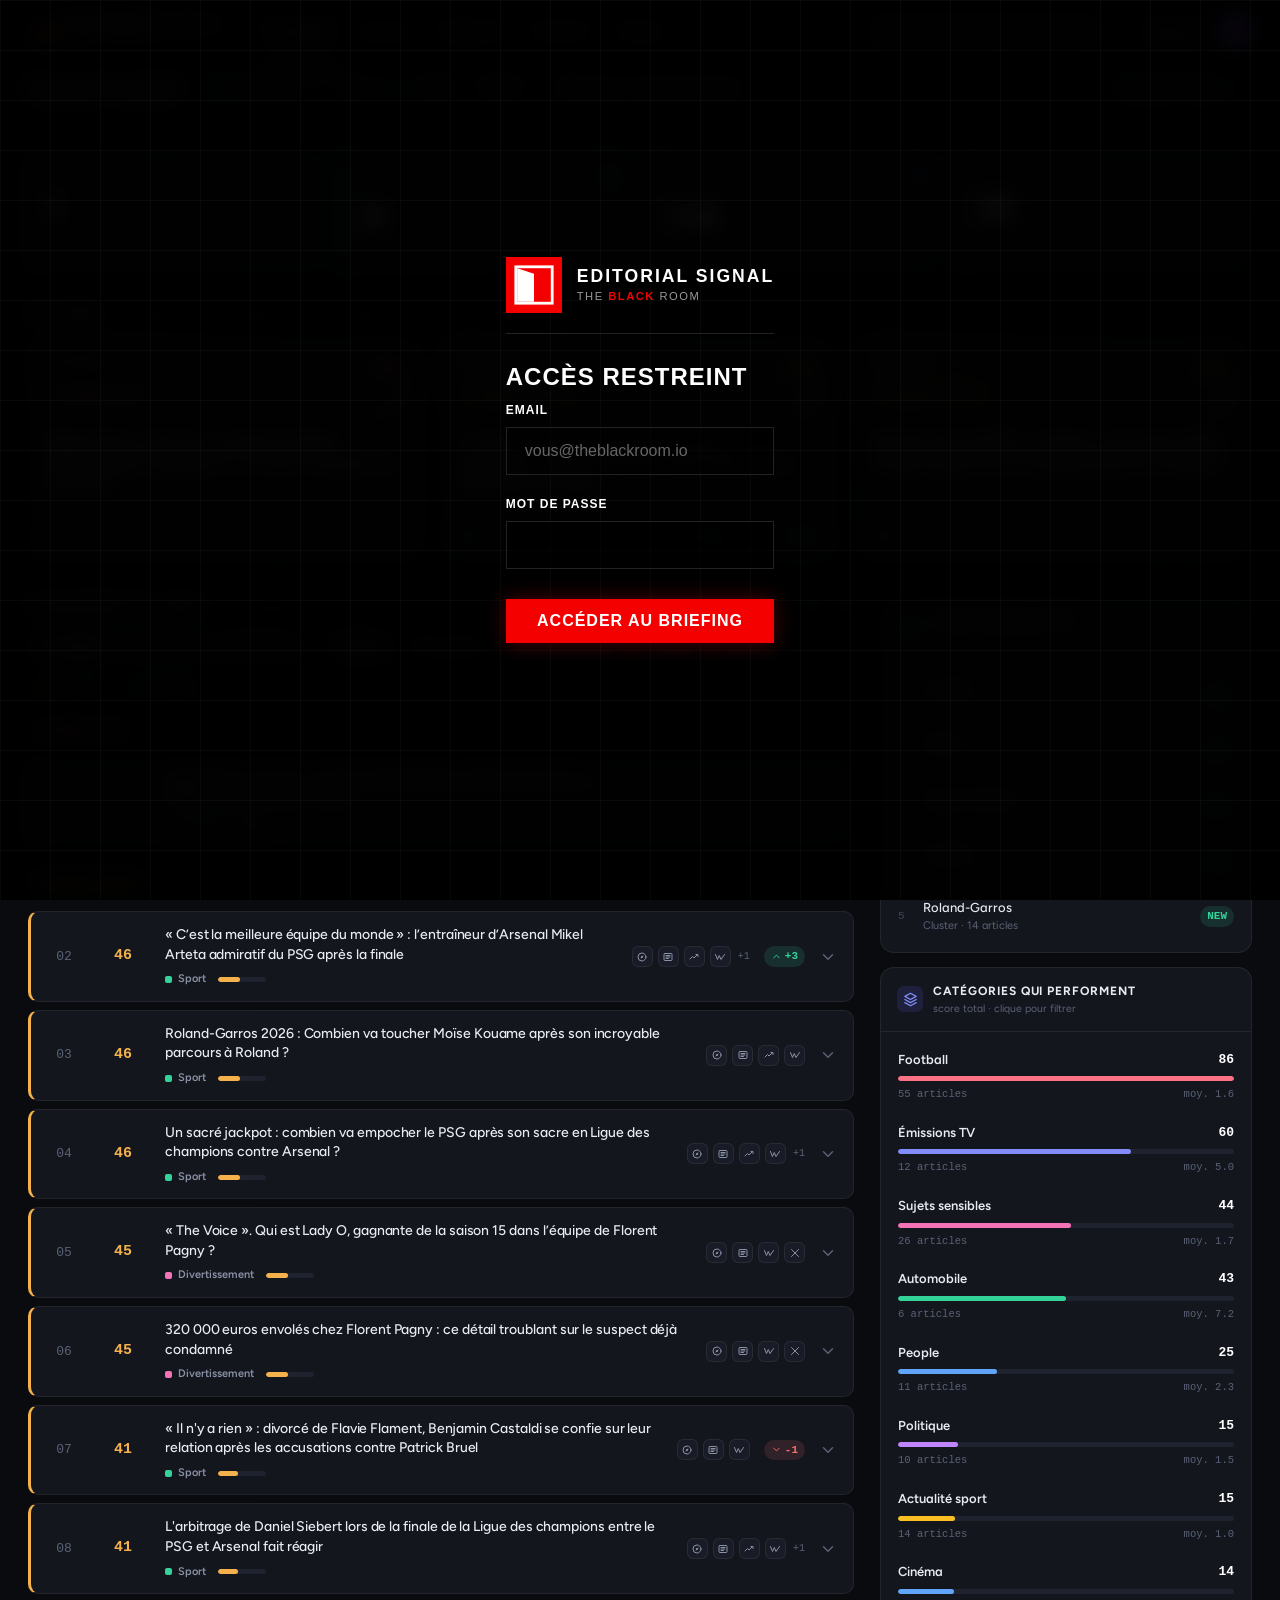
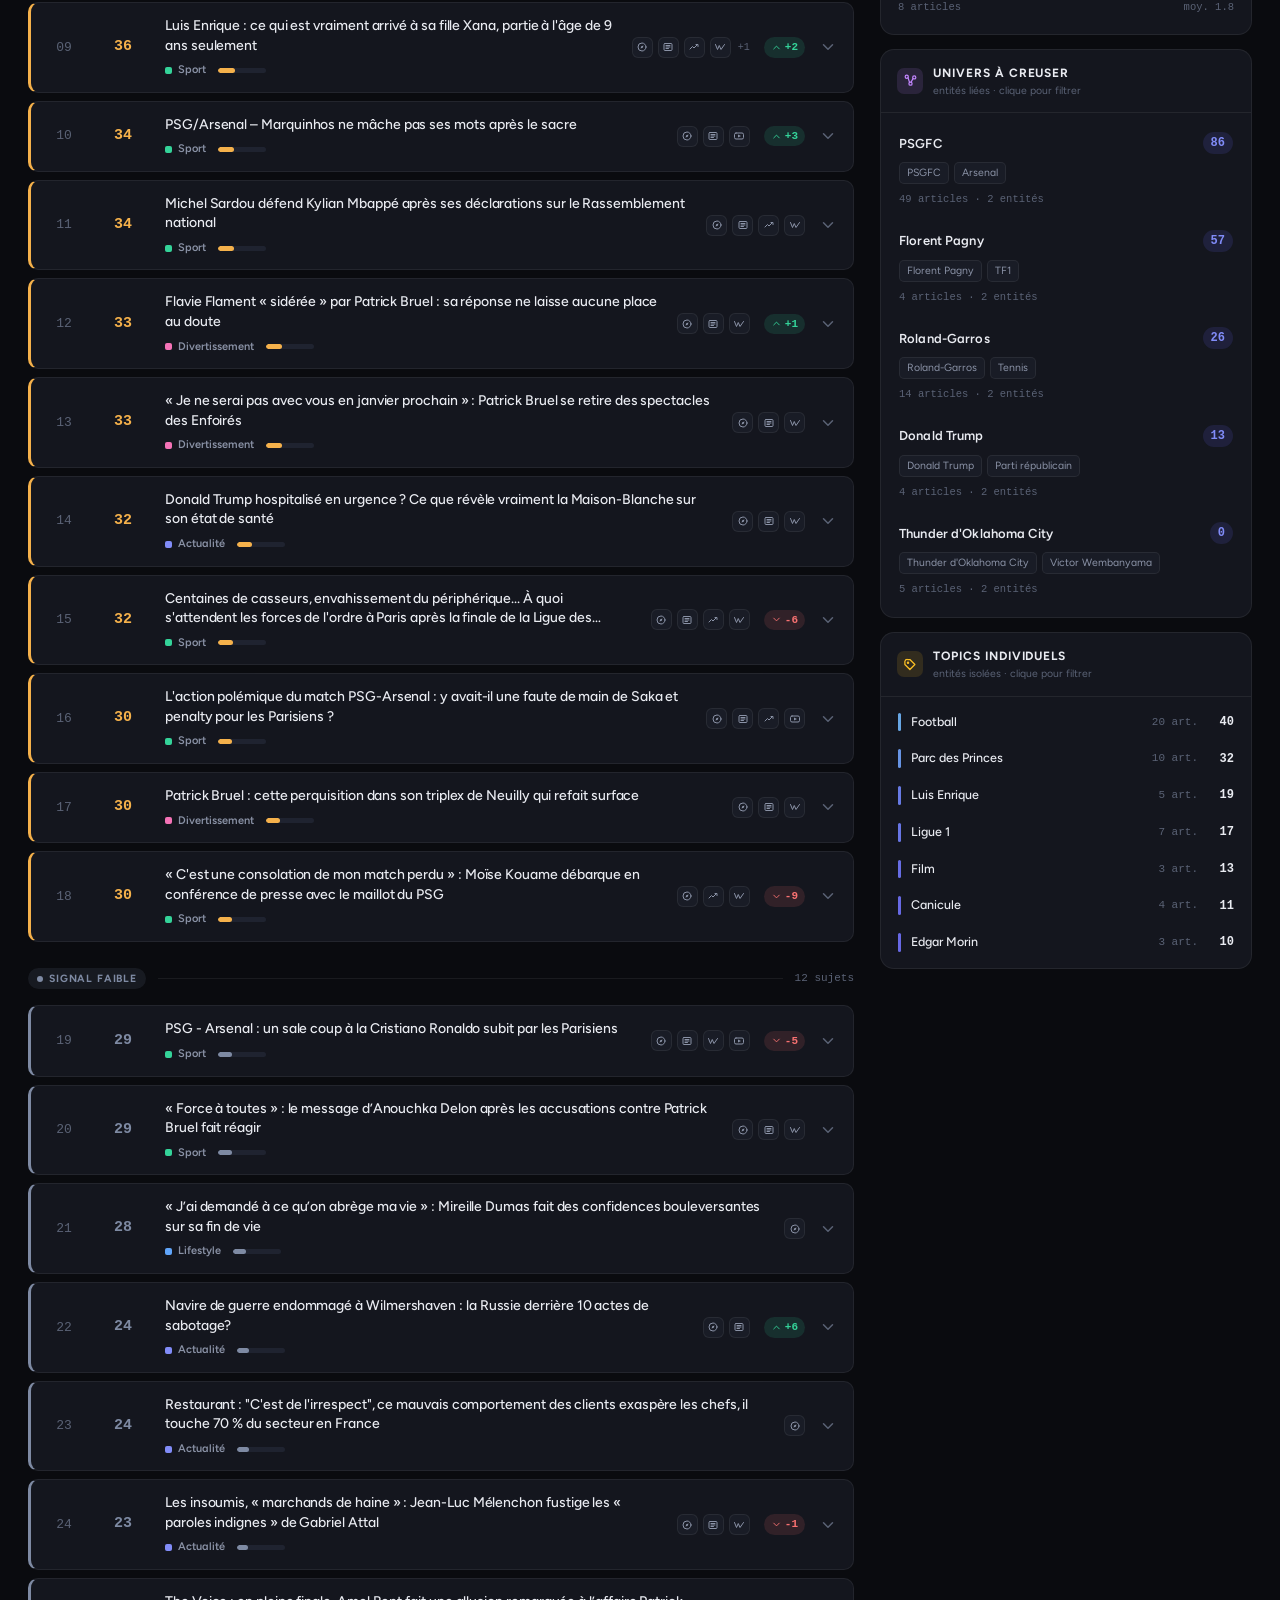
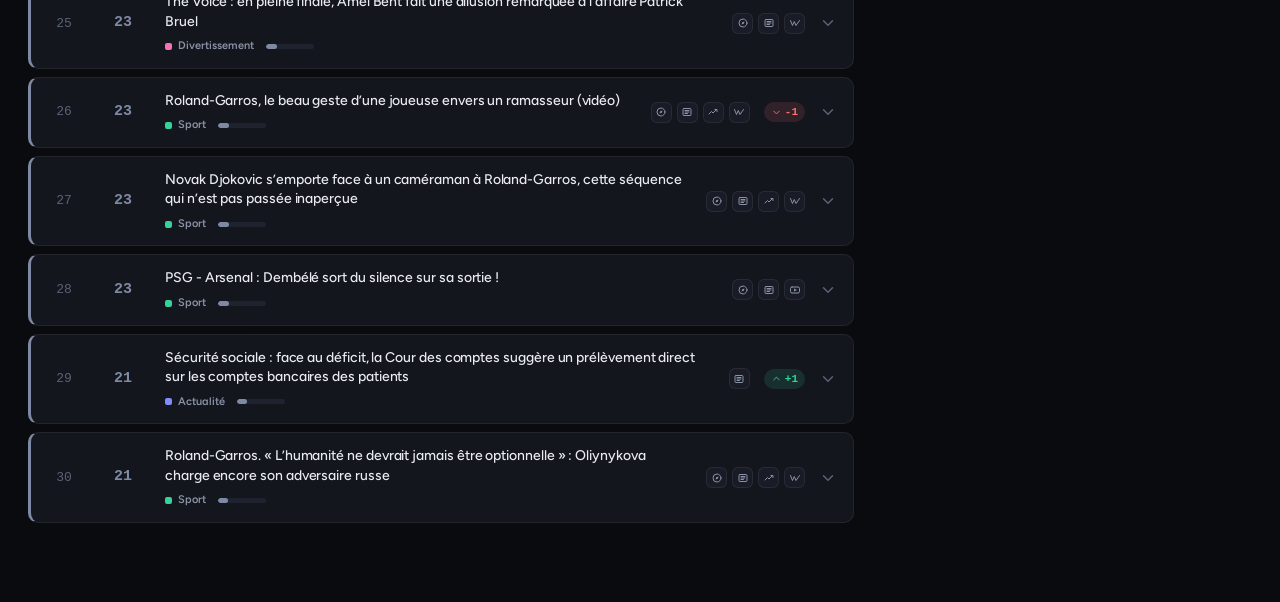
==== index.html @ 3f747bfb "fix(brand): logo Editorial Signal aussi sur index.html (cockpit-pro) cockpit-pro.js rend sa propre t" ====
<!DOCTYPE html>
<html lang="fr">
  <head>
    <meta charset="UTF-8" />
    <meta name="viewport" content="width=device-width, initial-scale=1.0" />
    <title>Editorial Signal — Flux global · The Black Room</title>
    <meta name="description" content="Briefing éditorial du jour — The Black Room" />
    <meta name="theme-color" content="#0A0B0F" />
    <link rel="icon" type="image/svg+xml" href="assets/favicon.svg" />

    <link rel="preconnect" href="https://fonts.bunny.net" />
    <link
      href="https://fonts.bunny.net/css?family=figtree:400,500,600,700,800|jetbrains-mono:400,500,600,700&display=swap"
      rel="stylesheet"
    />

    <!-- Auth gate uses existing tokens for the cosmetic login -->
    <link rel="stylesheet" href="styles/tokens.css?v=tbr5" />
    <link rel="stylesheet" href="styles/base.css?v=tbr5" />
    <link rel="stylesheet" href="styles/components.css?v=tbr11" />
    <!-- Cockpit Pro stylesheet (design Claude Design) -->
    <link rel="stylesheet" href="styles/cockpit-pro.css?v=tbr1" />

    <!-- Anti-FOUC : si pas de session valide, lock l'HTML avant le rendu -->
    <script>
      (function () {
        try {
          var raw = localStorage.getItem("tbr-auth-session");
          var session = raw ? JSON.parse(raw) : null;
          if (!session || typeof session.expires !== "number" || Date.now() >= session.expires) {
            document.documentElement.classList.add("is-locked");
          }
        } catch (e) {
          document.documentElement.classList.add("is-locked");
        }
      })();
    </script>
  </head>
  <body>
    <!-- Auth modal (cosmetic gate, identique aux autres pages) -->
    <div class="auth-gate" data-auth-root hidden>
      <div class="auth-gate__backdrop"></div>
      <div class="auth-gate__panel" role="dialog" aria-modal="true" aria-labelledby="auth-title">
        <div class="auth-gate__brand">
          <img class="auth-gate__brand-logo" src="assets/logo-tbr.svg" alt="" />
          <div class="auth-gate__brand-text">
            <span class="auth-gate__brand-product">Editorial Signal</span>
            <span class="auth-gate__brand-tag">The <em>Black</em> Room</span>
          </div>
        </div>
        <h1 class="auth-gate__title" id="auth-title">Accès restreint</h1>
        <form class="auth-gate__form" data-auth-form>
          <label class="auth-gate__field">
            <span class="auth-gate__label">Email</span>
            <input
              class="auth-gate__input"
              type="email"
              name="email"
              required
              autocomplete="email"
              placeholder="vous@theblackroom.io"
            />
          </label>
          <label class="auth-gate__field">
            <span class="auth-gate__label">Mot de passe</span>
            <input class="auth-gate__input" type="password" name="password" required autocomplete="current-password" />
          </label>
          <p class="auth-gate__error" data-auth-error hidden></p>
          <button class="btn btn--primary auth-gate__submit" type="submit">Accéder au briefing</button>
        </form>
      </div>
    </div>

    <!-- Shell rendered dynamically by scripts/cockpit-pro.js -->
    <div id="cp-root"></div>

    <script type="module" src="scripts/auth.js?v=tbr5"></script>
    <script type="module" src="scripts/cockpit-pro.js?v=tbr2"></script>
  </body>
</html>
---- styles/tokens.css ----
/* ===================================================================
   Editorial Signal × The Black Room
   Tokens de design — palette, typographie, espacements, animations.

   Source de vérité : https://theblackroom.io/ressources/DESIGN_SYSTEM.md
   =================================================================== */

:root {
  /* ── Couleurs principales ── */
  --primary-color: #F50000;
  --primary-hover: #CC0000;

  /* ── Statuts / accents néon ── */
  --success-color:  #00FF00;
  --warning-color:  #FFAA00;
  --info-color:     #00FFFF;
  --danger-color:   #F50000;
  --accent-magenta: #FF00FF;

  /* ── Backgrounds (sombre → moins sombre) ── */
  --bg-color:    #000000;
  --card-bg:     #0A0A0A;
  --summary-bg:  #0D0D0D;
  --header-bg:   #111111;

  /* ── Textes ── */
  --text-primary:   #FFFFFF;
  --text-secondary: #999999;
  --text-tertiary:  #666666;

  /* ── Bordures ── */
  --border-color:  #222222;
  --border-hover:  #333333;
  --border-strong: #444444;

  /* ── Ombres ── */
  --shadow:    0 4px 24px rgba(0, 0, 0, 0.4);
  --shadow-lg: 0 8px 40px rgba(0, 0, 0, 0.6);
  --glow-primary:        0 0 20px rgba(245, 0, 0, 0.3);
  --glow-primary-strong: 0 0 30px rgba(245, 0, 0, 0.5);

  /* ── Grille de fond ── */
  --grid-color: rgba(255, 255, 255, 0.05);

  /* ── Aliases legacy pour ne pas casser les classes JS ── */
  --bg-1:        var(--bg-color);
  --surface-1:   var(--card-bg);
  --surface-2:   var(--summary-bg);
  --surface-3:   var(--header-bg);
  --surface-4:   #1A1A1A;
  --border:      var(--border-color);
  --accent:      var(--primary-color);
  --accent-soft: rgba(245, 0, 0, 0.15);
  --accent-tint: rgba(245, 0, 0, 0.08);
  --success:     var(--success-color);
  --success-tint: rgba(0, 255, 0, 0.10);
  --warning:     var(--warning-color);
  --warning-tint: rgba(255, 170, 0, 0.10);
  --danger:      var(--danger-color);
  --danger-tint: rgba(245, 0, 0, 0.10);
  --text-1: var(--text-primary);
  --text-2: #BFBFBF;
  --text-3: var(--text-secondary);
  --text-4: var(--text-tertiary);
  --text-5: #444;
  --border-glow: rgba(245, 0, 0, 0.4);

  /* ── Typographie ── */
  --font-display: "Funnel Display", "Inter", -apple-system, BlinkMacSystemFont, sans-serif;
  --font-body:    "DM Sans", -apple-system, BlinkMacSystemFont, "Segoe UI", sans-serif;
  --font-mono:    "DM Sans", ui-monospace, "SF Mono", Menlo, monospace;
  /* Aliases legacy */
  --font-serif: var(--font-display);
  --font-sans:  var(--font-body);

  /* Hiérarchie typographique TBR */
  --fs-h1: 3.5rem;
  --fs-h2: 2rem;
  --fs-h3: 1.5rem;
  --fs-tab: 1.1rem;
  --fs-base: 1rem;
  --fs-sm: 0.875rem;
  --fs-xs: 0.75rem;

  /* Aliases legacy (fluid scale, conservés pour transition) */
  --text-xs: 0.75rem;
  --text-sm: 0.875rem;
  --text-base: 1rem;
  --text-md: 1.125rem;
  --text-lg: 1.5rem;
  --text-xl: 2rem;
  --text-2xl: 2.5rem;
  --text-3xl: 3rem;
  --text-display: 3.5rem;

  --leading-tight: 1.1;
  --leading-snug: 1.25;
  --leading-normal: 1.5;
  --leading-loose: 1.6;

  --tracking-tight: 0;
  --tracking-snug: 0;
  --tracking-wide: 1px;
  --tracking-mega: 1px;

  /* ── Espacement (multiples de 5px) ── */
  --space-xs:  5px;
  --space-sm:  10px;
  --space-md:  15px;
  --space-lg:  20px;
  --space-xl:  25px;
  --space-2xl: 30px;
  --space-3xl: 40px;
  --space-4xl: 60px;
  /* Aliases legacy */
  --space-1: 5px;
  --space-2: 10px;
  --space-3: 15px;
  --space-4: 20px;
  --space-5: 25px;
  --space-6: 30px;
  --space-7: 40px;
  --space-8: 60px;
  --space-9: 80px;
  --space-10: 100px;

  /* ── Radius (sharp edges partout) ── */
  --radius-xs:   0;
  --radius-sm:   0;
  --radius-md:   0;
  --radius-lg:   0;
  --radius-xl:   0;
  --radius-pill: 0;

  /* ── Durées + easings ── */
  --duration-fast:   150ms;
  --duration-normal: 300ms;
  --duration-slow:   500ms;
  --ease-out-expo: cubic-bezier(0.16, 1, 0.3, 1);
  --ease-in-out:   ease;

  /* ── Layout ── */
  --shell-header-h: 80px;
  --content-max: 1200px;
  --content-pad-x: 20px;

  /* Aliases shadow legacy */
  --shadow-1: var(--shadow);
  --shadow-2: var(--shadow-lg);
  --shadow-glow: var(--glow-primary);
}
---- styles/base.css ----
/* ===================================================================
   Base — reset, typographie, shell header, boutons.
   Conforme au design system The Black Room.
   =================================================================== */

*,
*::before,
*::after {
  box-sizing: border-box;
}

html,
body {
  margin: 0;
  padding: 0;
}

html {
  background: var(--bg-color);
  color: var(--text-primary);
  font-family: var(--font-body);
  font-size: 16px;
  -webkit-font-smoothing: antialiased;
  -moz-osx-font-smoothing: grayscale;
  text-rendering: optimizeLegibility;
}

body {
  min-height: 100vh;
  font-size: var(--fs-base);
  font-weight: 400;
  line-height: var(--leading-loose);
  color: var(--text-primary);

  /* Grille de fond TBR — overlay 50×50 */
  background-color: var(--bg-color);
  background-image:
    linear-gradient(var(--grid-color) 1px, transparent 1px),
    linear-gradient(90deg, var(--grid-color) 1px, transparent 1px);
  background-size: 50px 50px;
  background-position: -1px -1px;

  padding: 0;
  overflow-x: hidden;
}

/* Headings : Funnel Display, UPPERCASE par défaut */
h1, h2, h3, h4, h5 {
  margin: 0;
  font-family: var(--font-display);
  font-weight: 700;
  text-transform: uppercase;
  letter-spacing: 1px;
  color: var(--text-primary);
  line-height: var(--leading-tight);
}

h1 { font-size: var(--fs-h1); letter-spacing: 2px; }
h2 { font-size: var(--fs-h2); }
h3 { font-size: var(--fs-h3); }

p {
  margin: 0;
  color: var(--text-primary);
}

a {
  color: inherit;
  text-decoration: none;
  transition: color var(--duration-fast) ease;
}

a:hover {
  color: var(--primary-color);
}

button {
  font-family: inherit;
  font-size: inherit;
  color: inherit;
  background: none;
  border: none;
  cursor: pointer;
  padding: 0;
}

ul {
  margin: 0;
  padding: 0;
  list-style: none;
}

strong {
  font-weight: 700;
  color: var(--text-primary);
}

em {
  font-style: normal;
  color: var(--primary-color);
}

::selection {
  background: var(--primary-color);
  color: var(--text-primary);
}

/* ===================================================================
   Shell header — sticky, fond noir avec bordure néon en bas
   =================================================================== */

.shell-header {
  position: sticky;
  top: 0;
  z-index: 50;
  display: grid;
  grid-template-columns: auto 1fr auto;
  align-items: center;
  gap: var(--space-2xl);
  min-height: var(--shell-header-h);
  padding: var(--space-md) var(--space-lg);
  background: rgba(0, 0, 0, 0.92);
  backdrop-filter: blur(12px);
  -webkit-backdrop-filter: blur(12px);
  border-bottom: 1px solid var(--border-color);
}

.shell-header::after {
  content: "";
  position: absolute;
  inset: auto 0 -1px 0;
  height: 1px;
  background: linear-gradient(
    90deg,
    transparent 0%,
    var(--primary-color) 40%,
    var(--primary-color) 60%,
    transparent 100%
  );
  opacity: 0.5;
}

/* ── Brand : logo TBR + texte ── */

.brand {
  display: inline-flex;
  align-items: center;
  gap: var(--space-md);
  font-family: var(--font-display);
  text-transform: uppercase;
  letter-spacing: 1px;
}

.brand__logo {
  width: 44px;
  height: 44px;
  max-width: 44px;
  max-height: 44px;
  min-width: 44px;
  flex-shrink: 0;
  display: block;
  object-fit: contain;
}

.brand__text {
  display: flex;
  flex-direction: column;
  line-height: 1;
}

.brand__product {
  font-size: 1.05rem;
  font-weight: 700;
  color: var(--text-primary);
  letter-spacing: 2px;
}

.brand__byline {
  font-family: var(--font-body);
  font-size: 0.65rem;
  font-weight: 400;
  letter-spacing: 1.5px;
  color: var(--text-secondary);
  text-transform: uppercase;
  margin-top: 4px;
}

.brand__byline em {
  color: var(--primary-color);
  font-style: normal;
  font-weight: 600;
}

/* ── Navigation principale ── */

.shell-nav {
  display: flex;
  align-items: center;
  gap: var(--space-xs);
  border: 1px solid var(--border-color);
  background: var(--card-bg);
}

.shell-nav__link {
  position: relative;
  padding: 12px 20px;
  font-family: var(--font-display);
  font-size: var(--fs-sm);
  font-weight: 600;
  text-transform: uppercase;
  letter-spacing: 1px;
  color: var(--text-secondary);
  border-bottom: 2px solid transparent;
  white-space: nowrap;
  transition: all var(--duration-fast) ease;
}

.shell-nav__link:hover {
  color: var(--text-primary);
  background: rgba(255, 255, 255, 0.03);
}

.shell-nav__link.is-active {
  color: var(--primary-color);
  background: rgba(245, 0, 0, 0.08);
  border-bottom-color: var(--primary-color);
}

/* ── Bloc utilisateur ── */

.shell-user {
  display: inline-flex;
  align-items: center;
  gap: var(--space-md);
}

.shell-user__role {
  font-family: var(--font-display);
  font-size: var(--fs-xs);
  font-weight: 600;
  text-transform: uppercase;
  letter-spacing: 1px;
  color: var(--text-secondary);
}

.shell-user__avatar {
  display: inline-flex;
  align-items: center;
  justify-content: center;
  width: 38px;
  height: 38px;
  background: var(--header-bg);
  border: 1px solid var(--border-strong);
  color: var(--text-primary);
  font-family: var(--font-display);
  font-size: 0.85rem;
  font-weight: 700;
  letter-spacing: 1px;
}

/* ===================================================================
   Buttons — primaire rouge avec glow, secondaire ghost
   =================================================================== */

.btn {
  display: inline-flex;
  align-items: center;
  justify-content: center;
  gap: var(--space-sm);
  height: 44px;
  padding: 0 24px;
  background: transparent;
  color: var(--text-primary);
  font-family: var(--font-display);
  font-size: var(--fs-base);
  font-weight: 600;
  text-transform: uppercase;
  letter-spacing: 1px;
  border: 1px solid var(--border-color);
  cursor: pointer;
  transition: all var(--duration-normal) ease;
}

.btn:hover {
  background: rgba(255, 255, 255, 0.05);
  border-color: var(--border-strong);
}

.btn:active {
  transform: translateY(0);
}

.btn--primary {
  background: var(--primary-color);
  color: #fff;
  border-color: var(--primary-color);
  box-shadow: var(--glow-primary);
}

.btn--primary:hover {
  background: var(--primary-hover);
  border-color: var(--primary-hover);
  transform: translateY(-2px);
  box-shadow: var(--glow-primary-strong);
}

.btn--ghost {
  background: transparent;
  color: var(--text-primary);
  border-color: var(--border-color);
}

.btn--ghost:hover {
  background: rgba(255, 255, 255, 0.05);
  border-color: var(--border-strong);
}

.btn--danger {
  background: var(--danger-color);
  color: #fff;
  border-color: var(--danger-color);
  box-shadow: var(--glow-primary);
}

.btn--sm {
  height: 36px;
  padding: 0 16px;
  font-size: var(--fs-xs);
}

.btn--icon {
  width: 44px;
  padding: 0;
}

/* ===================================================================
   Utilities
   =================================================================== */

.eyebrow {
  display: inline-flex;
  align-items: center;
  gap: var(--space-sm);
  font-family: var(--font-display);
  font-size: var(--fs-xs);
  font-weight: 600;
  text-transform: uppercase;
  letter-spacing: 1px;
  color: var(--text-secondary);
}

.eyebrow::before {
  content: "";
  width: 24px;
  height: 1px;
  background: var(--border-strong);
}

.status-dot {
  width: 8px;
  height: 8px;
  background: var(--success-color);
  box-shadow: 0 0 0 4px rgba(0, 255, 0, 0.15);
  animation: pulse-dot 2s ease-in-out infinite;
  flex-shrink: 0;
}

@keyframes pulse-dot {
  0%, 100% { box-shadow: 0 0 0 4px rgba(0, 255, 0, 0.15); }
  50%      { box-shadow: 0 0 0 7px rgba(0, 255, 0, 0.05); }
}

.content {
  max-width: var(--content-max);
  margin: 0 auto;
  padding: 0 var(--content-pad-x);
}

/* ===================================================================
   Animations TBR
   =================================================================== */

@keyframes fadeIn {
  from { opacity: 0; transform: translateY(10px); }
  to   { opacity: 1; transform: translateY(0); }
}

@keyframes slideIn {
  from { opacity: 0; transform: translateY(30px); }
  to   { opacity: 1; transform: translateY(0); }
}

@keyframes spin {
  to { transform: rotate(360deg); }
}

@media (prefers-reduced-motion: reduce) {
  *,
  *::before,
  *::after {
    animation-duration: 0.001ms !important;
    transition-duration: 0.001ms !important;
  }
}

/* ===================================================================
   Toast (en bas à droite)
   =================================================================== */

.toast-host {
  position: fixed;
  bottom: 24px;
  right: 24px;
  display: flex;
  flex-direction: column;
  gap: var(--space-sm);
  z-index: 100;
  pointer-events: none;
}

.toast {
  padding: 14px 20px;
  background: var(--card-bg);
  border: 1px solid var(--border-strong);
  color: var(--text-primary);
  font-family: var(--font-body);
  font-size: var(--fs-sm);
  box-shadow: var(--shadow);
  opacity: 0;
  transform: translateY(8px);
  transition: opacity var(--duration-normal) ease,
              transform var(--duration-normal) ease;
  max-width: 380px;
  pointer-events: auto;
  border-left: 3px solid var(--primary-color);
}

.toast.is-visible {
  opacity: 1;
  transform: translateY(0);
}

/* ===================================================================
   Responsive
   =================================================================== */

@media (max-width: 880px) {
  .shell-header {
    grid-template-columns: auto auto;
    grid-template-rows: auto auto;
    gap: var(--space-md);
  }
  .shell-nav {
    grid-column: 1 / -1;
    grid-row: 2;
    overflow-x: auto;
    border-left: none;
    border-right: none;
  }
  h1 { font-size: 2.5rem; }
}
---- styles/components.css ----
/* ===================================================================
   Components — score, signals, sujet row, reporter, états.
   Style The Black Room : sharp edges, néons, Funnel Display.
   =================================================================== */

/* ===================================================================
   Score badge — devient un position-badge carré coloré par tier
   =================================================================== */

.score {
  position: relative;
  display: inline-flex;
  align-items: center;
  justify-content: center;
  flex-shrink: 0;
  width: var(--score-w, 64px);
  height: var(--score-h, 44px);
  border: 1px solid var(--score-color, var(--border-hover));
  background: var(--header-bg);
  font-family: var(--font-display);
  font-weight: 700;
  font-size: var(--score-font, 1.1rem);
  color: var(--score-color, var(--text-primary));
  letter-spacing: 1px;
  line-height: 1;
}

.score__ring { display: none; }

.score__value {
  position: relative;
  z-index: 1;
}

/* Tiers via data-attribute */

.score[data-tier="high"] {
  --score-color: var(--success-color);
  background: rgba(0, 255, 0, 0.08);
  box-shadow: inset 0 0 0 1px var(--success-color);
}

.score[data-tier="medium"] {
  --score-color: var(--warning-color);
  background: rgba(255, 170, 0, 0.06);
}

.score[data-tier="low"] {
  --score-color: var(--danger-color);
  background: rgba(245, 0, 0, 0.06);
}

/* Variante grande (hero / mes sujets) */
.score--lg {
  --score-w: 96px;
  --score-h: 96px;
  --score-font: 2rem;
}

.score--lg[data-tier="high"] {
  box-shadow:
    inset 0 0 0 2px var(--success-color),
    0 0 24px rgba(0, 255, 0, 0.18);
}

.score--lg[data-tier="medium"] {
  box-shadow: inset 0 0 0 2px var(--warning-color);
}

.score--lg[data-tier="low"] {
  box-shadow: inset 0 0 0 2px var(--danger-color);
}

.score--lg::after {
  content: attr(data-label);
  position: absolute;
  bottom: -22px;
  left: 50%;
  transform: translateX(-50%);
  font-family: var(--font-display);
  font-size: 0.65rem;
  font-weight: 600;
  letter-spacing: 1px;
  text-transform: uppercase;
  color: var(--text-secondary);
  white-space: nowrap;
}

.score--xs {
  --score-w: 44px;
  --score-h: 28px;
  --score-font: 0.85rem;
}

/* ===================================================================
   Signal badge (ex-pill) — type-badge néon
   =================================================================== */

.signal {
  display: inline-flex;
  align-items: center;
  gap: 8px;
  height: 28px;
  padding: 0 12px;
  background: rgba(255, 255, 255, 0.04);
  border: 1px solid var(--border-color);
  font-family: var(--font-display);
  font-size: var(--fs-xs);
  font-weight: 600;
  text-transform: uppercase;
  letter-spacing: 0.5px;
  color: var(--text-secondary);
  white-space: nowrap;
  transition: all var(--duration-fast) ease;
}

.signal:hover {
  border-color: var(--border-strong);
}

.signal__dot {
  width: 6px;
  height: 6px;
  flex-shrink: 0;
  border-radius: 0;
}

.signal__label {
  color: var(--text-secondary);
}

.signal__value {
  font-family: var(--font-body);
  font-size: 0.75rem;
  font-weight: 600;
  text-transform: none;
  letter-spacing: 0;
  color: var(--text-primary);
}

/* ===================================================================
   Variantes par source — couleurs iconiques de marque pour que le
   rédacteur identifie d'un coup d'œil l'origine du signal :

     discover  → vert (signal éditorial validé)
     gnews     → bleu Google #4285F4
     reddit    → orange Reddit #FF4500
     msn       → cyan Microsoft #00A4EF
     youtube   → rouge YouTube #FF0033
     trends    → jaune Google Trends #FBBC04
     wiki      → blanc neutre
     x         → cyan néon
   =================================================================== */

/* DISCOVER — vert success (signal Discover = objectif final du produit) */
.signal[data-source="discover"],
.signal[data-source="gsc"] {  /* fallback ancien snapshot */
  background: rgba(0, 255, 0, 0.08);
  border-color: var(--success-color);
  color: var(--success-color);
}
.signal[data-source="discover"] .signal__dot,
.signal[data-source="discover"] .signal__label,
.signal[data-source="discover"] .signal__value,
.signal[data-source="gsc"] .signal__dot,
.signal[data-source="gsc"] .signal__label,
.signal[data-source="gsc"] .signal__value { color: var(--success-color); }
.signal[data-source="discover"] .signal__dot,
.signal[data-source="gsc"] .signal__dot { background: var(--success-color); }

/* GOOGLE NEWS — bleu Google #4285F4 */
.signal[data-source="gnews"] {
  background: rgba(66, 133, 244, 0.10);
  border-color: #4285F4;
  color: #5C9CFF;
}
.signal[data-source="gnews"] .signal__label,
.signal[data-source="gnews"] .signal__value { color: #5C9CFF; }
.signal[data-source="gnews"] .signal__dot { background: #4285F4; }

/* REDDIT — orange Reddit officiel #FF4500 */
.signal[data-source="reddit"] {
  background: rgba(255, 69, 0, 0.10);
  border-color: #FF4500;
  color: #FF7849;
}
.signal[data-source="reddit"] .signal__label,
.signal[data-source="reddit"] .signal__value { color: #FF7849; }
.signal[data-source="reddit"] .signal__dot { background: #FF4500; }

/* MSN — cyan Microsoft #00A4EF */
.signal[data-source="msn"] {
  background: rgba(0, 164, 239, 0.08);
  border-color: #00A4EF;
  color: #4DC3FF;
}
.signal[data-source="msn"] .signal__label,
.signal[data-source="msn"] .signal__value { color: #4DC3FF; }
.signal[data-source="msn"] .signal__dot { background: #00A4EF; }

/* YOUTUBE — rouge YouTube #FF0033 (légèrement décalé du primary TBR pour
   éviter la confusion avec Trends/accent général) */
.signal[data-source="youtube"] {
  background: rgba(255, 0, 51, 0.08);
  border-color: #FF0033;
  color: #FF4D6E;
}
.signal[data-source="youtube"] .signal__label,
.signal[data-source="youtube"] .signal__value { color: #FF4D6E; }
.signal[data-source="youtube"] .signal__dot { background: #FF0033; }

/* GOOGLE TRENDS — jaune Google Trends #FBBC04 */
.signal[data-source="trends"] {
  background: rgba(251, 188, 4, 0.08);
  border-color: #FBBC04;
  color: #FFD24F;
}
.signal[data-source="trends"] .signal__label,
.signal[data-source="trends"] .signal__value { color: #FFD24F; }
.signal[data-source="trends"] .signal__dot { background: #FBBC04; }

/* WIKIMEDIA — blanc neutre */
.signal[data-source="wiki"] {
  background: rgba(255, 255, 255, 0.04);
  border-color: var(--border-strong);
}
.signal[data-source="wiki"] .signal__dot { background: var(--text-primary); }

/* X (ex-Twitter) — cyan néon */
.signal[data-source="x"] {
  background: rgba(0, 255, 255, 0.06);
  border-color: var(--info-color);
  color: var(--info-color);
}
.signal[data-source="x"] .signal__label,
.signal[data-source="x"] .signal__value { color: var(--info-color); }
.signal[data-source="x"] .signal__dot { background: var(--info-color); }

/* NEWS (fallback ancien) — orange neutre */
.signal[data-source="news"] {
  background: rgba(255, 170, 0, 0.08);
  border-color: var(--warning-color);
  color: var(--warning-color);
}
.signal[data-source="news"] .signal__label,
.signal[data-source="news"] .signal__value { color: var(--warning-color); }
.signal[data-source="news"] .signal__dot { background: var(--warning-color); }

.signal--hero {
  height: 32px;
  padding: 0 14px;
  font-size: 0.8rem;
}

/* ===================================================================
   Reporter chip / card — avatar carré + nom Funnel Display
   =================================================================== */

.reporter {
  display: inline-flex;
  align-items: center;
  gap: var(--space-sm);
  min-width: 0;
}

.reporter__avatar {
  width: 36px;
  height: 36px;
  flex-shrink: 0;
  display: inline-flex;
  align-items: center;
  justify-content: center;
  background: var(--header-bg);
  border: 1px solid var(--border-strong);
  font-family: var(--font-display);
  font-size: 0.8rem;
  font-weight: 700;
  letter-spacing: 1px;
  color: var(--text-primary);
}

.reporter__body {
  min-width: 0;
  display: flex;
  flex-direction: column;
  gap: 2px;
}

.reporter__name {
  font-family: var(--font-display);
  font-size: var(--fs-sm);
  font-weight: 600;
  text-transform: uppercase;
  letter-spacing: 0.5px;
  color: var(--text-primary);
  white-space: nowrap;
  overflow: hidden;
  text-overflow: ellipsis;
}

.reporter__theme {
  font-family: var(--font-body);
  font-size: 0.7rem;
  color: var(--text-secondary);
  white-space: nowrap;
  letter-spacing: 0;
  text-transform: none;
}

.reporter__theme strong {
  color: var(--success-color);
  font-family: var(--font-display);
  font-size: 0.7rem;
  font-weight: 700;
  margin-right: 4px;
}

.reporter--lg .reporter__avatar {
  width: 48px;
  height: 48px;
  font-size: 0.95rem;
}

.reporter--lg .reporter__name {
  font-size: var(--fs-base);
}

/* ===================================================================
   Sujet row — élément central scannable
   =================================================================== */

.sujet {
  position: relative;
  display: grid;
  grid-template-columns: 44px 64px minmax(0, 1fr) auto;
  gap: var(--space-lg);
  align-items: center;
  padding: var(--space-lg) var(--space-xl);
  background: var(--card-bg);
  border: 1px solid var(--border-color);
  transition: all var(--duration-normal) ease;
  cursor: pointer;
}

.sujet:hover {
  border-color: var(--border-hover);
  background: #0E0E0E;
}

.sujet.is-expanded {
  border-color: var(--primary-color);
  box-shadow: 0 0 0 1px var(--primary-color), var(--glow-primary);
  background: #0C0C0C;
}

.sujet__rank {
  font-family: var(--font-display);
  font-size: 1.25rem;
  font-weight: 700;
  color: var(--primary-color);
  letter-spacing: 1px;
}

/* Article Discover non-promu en sujet MSN : marqueur visuel distinct
   pour ne pas le confondre avec un sujet scoré globalement. */
.sujet--discover-only {
  border-style: dashed;
  background: rgba(245, 0, 0, 0.02);
}

.sujet__rank--discover {
  font-size: 0.7rem;
  color: var(--text-secondary);
  letter-spacing: 1.5px;
  align-self: center;
}

.sujet__discover-score {
  font-family: var(--font-display);
  display: flex;
  flex-direction: column;
  align-items: center;
  justify-content: center;
  padding: 6px 10px;
  border: 1px solid rgba(245, 0, 0, 0.4);
  background: rgba(245, 0, 0, 0.05);
  min-width: 56px;
}

.sujet__discover-score-value {
  font-size: 1.1rem;
  font-weight: 700;
  color: var(--primary-color);
  line-height: 1;
}

.sujet__discover-score-label {
  font-size: 0.55rem;
  text-transform: uppercase;
  letter-spacing: 1px;
  color: var(--text-secondary);
  margin-top: 2px;
}

.sujet__title--link {
  text-decoration: none;
  color: var(--text-primary);
  transition: color 150ms ease-out;
}

.sujet__title--link:hover {
  color: var(--primary-color);
}

.sujet__head {
  min-width: 0;
  display: flex;
  flex-direction: column;
  gap: var(--space-sm);
}

.sujet__title {
  font-family: var(--font-body);
  font-size: 1.05rem;
  line-height: 1.35;
  color: var(--text-primary);
  font-weight: 500;
  text-transform: none;
  letter-spacing: 0;
  overflow: hidden;
  text-overflow: ellipsis;
  display: -webkit-box;
  -webkit-line-clamp: 2;
  -webkit-box-orient: vertical;
}

.sujet__meta {
  display: flex;
  align-items: center;
  gap: var(--space-md);
  font-size: var(--fs-xs);
  flex-wrap: wrap;
}

.sujet__theme {
  font-family: var(--font-display);
  font-size: var(--fs-xs);
  font-weight: 600;
  text-transform: uppercase;
  letter-spacing: 1px;
  color: var(--text-secondary);
}

.sujet__signals {
  display: flex;
  gap: 6px;
  align-items: center;
  flex-wrap: nowrap;
}

.sujet__reporter {
  min-width: 180px;
}

.sujet__chevron {
  width: 36px;
  height: 36px;
  display: inline-flex;
  align-items: center;
  justify-content: center;
  background: rgba(255, 255, 255, 0.04);
  border: 1px solid var(--border-color);
  color: var(--text-secondary);
  transition: all var(--duration-normal) ease;
}

.sujet:hover .sujet__chevron {
  color: var(--text-primary);
  border-color: var(--border-hover);
}

.sujet.is-expanded .sujet__chevron {
  transform: rotate(180deg);
  color: var(--primary-color);
  border-color: var(--primary-color);
}

/* Expanded detail */

.sujet__detail {
  grid-column: 1 / -1;
  display: none;
  margin-top: var(--space-lg);
  padding-top: var(--space-xl);
  border-top: 1px solid var(--border-color);
}

.sujet.is-expanded .sujet__detail {
  display: grid;
  grid-template-columns: 1fr;
  gap: var(--space-xl);
  animation: fadeIn var(--duration-slow) ease;
}

.detail-col__label {
  font-family: var(--font-display);
  font-size: 0.7rem;
  font-weight: 600;
  text-transform: uppercase;
  letter-spacing: 1px;
  color: var(--text-secondary);
  margin-bottom: var(--space-md);
  display: block;
}

.detail-rationale {
  font-family: var(--font-body);
  font-size: var(--fs-base);
  line-height: 1.5;
  color: var(--text-primary);
  font-weight: 400;
  padding: var(--space-md) var(--space-lg);
  background: rgba(245, 0, 0, 0.04);
  border-left: 2px solid var(--primary-color);
}

.detail-sources {
  display: flex;
  flex-direction: column;
  gap: 2px;
  margin-top: var(--space-xl);
}

.detail-source-row {
  display: grid;
  grid-template-columns: 140px 1fr 100px;
  align-items: center;
  gap: var(--space-md);
  padding: 10px 0;
  border-bottom: 1px solid var(--border-color);
  font-family: var(--font-body);
  font-size: var(--fs-xs);
}

.detail-source-row:last-child {
  border-bottom: none;
}

.detail-source-row__name {
  display: inline-flex;
  align-items: center;
  gap: 8px;
  color: var(--text-secondary);
  font-family: var(--font-display);
  font-weight: 600;
  text-transform: uppercase;
  letter-spacing: 1px;
}

.detail-source-row__bar {
  position: relative;
  height: 6px;
  background: var(--header-bg);
  overflow: hidden;
}

.detail-source-row__bar::after {
  content: "";
  position: absolute;
  inset: 0 var(--bar-empty, 60%) 0 0;
  background: linear-gradient(90deg, var(--primary-color), #FF3030);
}

.detail-source-row__value {
  color: var(--text-primary);
  text-align: right;
  font-family: var(--font-display);
  font-size: var(--fs-xs);
  font-weight: 600;
  letter-spacing: 1px;
  text-transform: uppercase;
}

.detail-reporter-stack {
  display: flex;
  flex-direction: column;
  gap: var(--space-sm);
}

.detail-reporter-item {
  display: grid;
  grid-template-columns: auto 1fr auto;
  align-items: center;
  gap: var(--space-md);
  padding: 12px 14px;
  background: var(--header-bg);
  border: 1px solid var(--border-color);
  transition: all var(--duration-fast) ease;
}

.detail-reporter-item:hover {
  border-color: var(--border-hover);
}

.detail-reporter-item.is-recommended {
  border-color: var(--primary-color);
  background: rgba(245, 0, 0, 0.05);
}

.detail-reporter-item__score {
  font-family: var(--font-display);
  font-size: 1.05rem;
  font-weight: 700;
  color: var(--success-color);
  letter-spacing: 1px;
}

.detail-reporter-item__choose {
  font-family: var(--font-display);
  font-size: 0.65rem;
  font-weight: 600;
  text-transform: uppercase;
  letter-spacing: 1px;
  color: var(--text-secondary);
}

.detail-reporter-item.is-recommended .detail-reporter-item__choose {
  color: var(--primary-color);
}

.detail-actions {
  grid-column: 1 / -1;
  display: flex;
  justify-content: flex-end;
  gap: var(--space-sm);
  margin-top: var(--space-lg);
  padding-top: var(--space-md);
  border-top: 1px solid var(--border-color);
}

/* ===================================================================
   Counts pill (compteurs hero) — summary-item style
   =================================================================== */

.counts-pill {
  display: inline-flex;
  align-items: baseline;
  gap: 8px;
  padding: 6px 14px;
  background: var(--header-bg);
  border: 1px solid var(--border-color);
  font-family: var(--font-display);
  font-size: var(--fs-xs);
  font-weight: 600;
  text-transform: uppercase;
  letter-spacing: 1px;
  color: var(--text-secondary);
}

.counts-pill strong {
  font-family: var(--font-display);
  font-weight: 700;
  font-size: 1.1rem;
  color: var(--text-primary);
}

.counts-pill--success strong { color: var(--success-color); }
.counts-pill--warning strong { color: var(--warning-color); }
.counts-pill--danger  strong { color: var(--danger-color); }

/* ===================================================================
   Status chip (vue reporter)
   =================================================================== */

.status-chip {
  display: inline-flex;
  align-items: center;
  gap: 8px;
  height: 30px;
  padding: 0 14px;
  background: var(--header-bg);
  border: 1px solid var(--border-color);
  font-family: var(--font-display);
  font-size: var(--fs-xs);
  font-weight: 600;
  text-transform: uppercase;
  letter-spacing: 1px;
  color: var(--text-secondary);
  cursor: pointer;
  transition: all var(--duration-fast) ease;
}

.status-chip:hover {
  color: var(--text-primary);
  border-color: var(--border-strong);
}

.status-chip[data-state="doing"] {
  color: var(--warning-color);
  background: rgba(255, 170, 0, 0.08);
  border-color: var(--warning-color);
}

.status-chip[data-state="done"] {
  color: var(--success-color);
  background: rgba(0, 255, 0, 0.06);
  border-color: var(--success-color);
}

.status-chip__dot {
  width: 6px;
  height: 6px;
  background: currentColor;
}

/* ===================================================================
   States — loading / error pour la liste sujets
   =================================================================== */

.briefing-state {
  display: flex;
  align-items: center;
  gap: var(--space-md);
  padding: var(--space-xl);
  background: var(--card-bg);
  border: 1px solid var(--border-color);
  font-family: var(--font-body);
  font-size: var(--fs-sm);
  color: var(--text-secondary);
}

.briefing-state strong {
  color: var(--text-primary);
  font-family: var(--font-display);
  text-transform: uppercase;
  letter-spacing: 1px;
}

.briefing-state--error {
  flex-direction: column;
  align-items: flex-start;
  gap: var(--space-sm);
  border-color: var(--danger-color);
  background: rgba(245, 0, 0, 0.06);
}

.briefing-state__spinner {
  width: 18px;
  height: 18px;
  border: 2px solid var(--border-strong);
  border-top-color: var(--primary-color);
  border-radius: 50%;
  animation: spin 1s linear infinite;
  flex-shrink: 0;
}

/* ===================================================================
   Auth gate — modal de connexion plein écran
   =================================================================== */

/* Lock body scroll + masque le contenu sous le gate (anti-FOUC) */
html.is-locked,
html.is-locked body {
  overflow: hidden !important;
}

html.is-locked > body > header,
html.is-locked > body > main {
  visibility: hidden;
  pointer-events: none;
}

.auth-gate {
  position: fixed;
  inset: 0;
  z-index: 9999;
  display: none;
  align-items: center;
  justify-content: center;
  padding: var(--space-lg);
  background: rgba(0, 0, 0, 0.95);
  backdrop-filter: blur(10px);
  -webkit-backdrop-filter: blur(10px);
  /* Même grille que body, mais plus subtile */
  background-image:
    linear-gradient(rgba(255, 255, 255, 0.03) 1px, transparent 1px),
    linear-gradient(90deg, rgba(255, 255, 255, 0.03) 1px, transparent 1px);
  background-size: 50px 50px;
  animation: auth-fade-in var(--duration-slow) ease;
}

.auth-gate.is-open,
html.is-locked .auth-gate {
  display: flex;
}

@keyframes auth-fade-in {
  from { opacity: 0; }
  to   { opacity: 1; }
}

.auth-gate__card {
  width: 100%;
  max-width: 460px;
  background: var(--card-bg);
  border: 1px solid var(--border-strong);
  position: relative;
  padding: var(--space-3xl);
  box-shadow: var(--shadow-lg);
  animation: slideIn var(--duration-slow) ease;
}

/* Accent ligne rouge en haut */
.auth-gate__card::before {
  content: "";
  position: absolute;
  inset: 0 0 auto 0;
  height: 2px;
  background: linear-gradient(90deg, transparent, var(--primary-color), transparent);
}

.auth-gate__brand {
  display: flex;
  align-items: center;
  gap: var(--space-md);
  margin-bottom: var(--space-2xl);
  padding-bottom: var(--space-lg);
  border-bottom: 1px solid var(--border-color);
}

.auth-gate__brand-logo {
  width: 56px;
  height: 56px;
  flex-shrink: 0;
}

.auth-gate__brand-text {
  display: flex;
  flex-direction: column;
  line-height: 1;
}

.auth-gate__brand-product {
  font-family: var(--font-display);
  font-size: 1.1rem;
  font-weight: 700;
  text-transform: uppercase;
  letter-spacing: 2px;
  color: var(--text-primary);
}

.auth-gate__brand-tag {
  margin-top: 6px;
  font-family: var(--font-body);
  font-size: 0.7rem;
  font-weight: 400;
  letter-spacing: 1.5px;
  text-transform: uppercase;
  color: var(--text-secondary);
}

.auth-gate__brand-tag em {
  color: var(--primary-color);
  font-style: normal;
  font-weight: 600;
}

.auth-gate__title {
  font-family: var(--font-display);
  font-size: 1.5rem;
  font-weight: 700;
  text-transform: uppercase;
  letter-spacing: 1px;
  color: var(--text-primary);
  margin-bottom: var(--space-sm);
}

.auth-gate__deck {
  font-family: var(--font-body);
  font-size: var(--fs-sm);
  color: var(--text-secondary);
  margin-bottom: var(--space-xl);
  line-height: 1.5;
}

.auth-gate__form {
  display: flex;
  flex-direction: column;
  gap: var(--space-lg);
}

.auth-gate__field {
  display: flex;
  flex-direction: column;
  gap: 8px;
}

.auth-gate__label {
  font-family: var(--font-display);
  font-size: 0.75rem;
  font-weight: 600;
  text-transform: uppercase;
  letter-spacing: 1px;
  color: var(--text-primary);
}

.auth-gate__input {
  width: 100%;
  padding: 14px 18px;
  background: rgba(0, 0, 0, 0.5);
  border: 1px solid var(--border-color);
  color: var(--text-primary);
  font-family: var(--font-body);
  font-size: var(--fs-base);
  transition: all var(--duration-fast) ease;
  -webkit-appearance: none;
  appearance: none;
}

.auth-gate__input:focus {
  outline: none;
  border-color: var(--primary-color);
  background: rgba(0, 0, 0, 0.7);
}

.auth-gate__input::placeholder {
  color: var(--text-tertiary);
}

.auth-gate__error {
  font-family: var(--font-display);
  font-size: var(--fs-xs);
  font-weight: 600;
  text-transform: uppercase;
  letter-spacing: 1px;
  color: var(--danger-color);
  min-height: 0;
  max-height: 0;
  overflow: hidden;
  opacity: 0;
  transition: all var(--duration-fast) ease;
  padding: 0;
}

.auth-gate__error.is-visible {
  min-height: 22px;
  max-height: 100px;
  opacity: 1;
  padding: 10px 14px;
  background: rgba(245, 0, 0, 0.08);
  border-left: 2px solid var(--danger-color);
}

.auth-gate__submit {
  margin-top: var(--space-sm);
  /* Hérite du style .btn .btn--primary */
}

.auth-gate__footer {
  margin-top: var(--space-xl);
  padding-top: var(--space-md);
  border-top: 1px solid var(--border-color);
  font-family: var(--font-body);
  font-size: 0.7rem;
  color: var(--text-tertiary);
  text-align: center;
  line-height: 1.4;
}

@media (max-width: 480px) {
  .auth-gate__card {
    padding: var(--space-xl);
  }
}

/* ===================================================================
   Responsive
   =================================================================== */

@media (max-width: 1080px) {
  .sujet {
    grid-template-columns: 36px 56px minmax(0, 1fr) auto;
  }
}

@media (max-width: 720px) {
  .sujet {
    grid-template-columns: 56px minmax(0, 1fr) auto;
    padding: var(--space-md);
    gap: var(--space-md);
  }
  .sujet__rank { display: none; }
  .sujet__signals { display: none; }
}
---- styles/cockpit-pro.css ----
/* ============================================================
   EDITORIAL SIGNAL — Cockpit Pro
   Design : encre éditoriale élevée (Claude Design / The Black Room)
   ============================================================ */
:root {
  /* encre — surfaces superposées */
  --ink-0: #0a0b0f;
  --ink-1: #0e1016;
  --ink-2: #14161e;
  --ink-3: #191c26;
  --ink-4: #1f2330;
  --line: rgba(255, 255, 255, 0.065);
  --line-2: rgba(255, 255, 255, 0.11);
  --line-3: rgba(255, 255, 255, 0.16);

  /* texte */
  --fg: #e9ebf1;
  --fg-strong: #ffffff;
  --fg-muted: #8a92a6;
  --fg-subtle: #5a6275;
  --fg-faint: #3e4554;

  /* marque indigo/violet */
  --brand: #818cf8;
  --brand-2: #6366f1;
  --brand-3: #4f46e5;
  --purple: #a855f7;
  --brand-grad: linear-gradient(120deg, #6366f1, #a855f7);
  --brand-soft: rgba(99, 102, 241, 0.14);

  /* chaleur du signal */
  --hot: #ff6a4d;
  --hot-2: #ff8a5b;
  --warm: #f5b14b;
  --cool: #7e8aa3;
  --hot-soft: rgba(255, 106, 77, 0.13);
  --warm-soft: rgba(245, 177, 75, 0.13);
  --cool-soft: rgba(126, 138, 163, 0.12);

  /* tendance */
  --up: #34d399;
  --up-soft: rgba(52, 211, 153, 0.13);
  --down: #f87171;
  --down-soft: rgba(248, 113, 113, 0.12);

  /* teintes catégorie */
  --h-indigo: #818cf8;
  --h-pink: #f472b6;
  --h-emerald: #34d399;
  --h-purple: #c084fc;
  --h-amber: #fbbf24;
  --h-blue: #60a5fa;
  --h-red: #fb7185;

  --font-sans: "Figtree", ui-sans-serif, system-ui, -apple-system, "Segoe UI", Roboto, sans-serif;
  --font-mono: "JetBrains Mono", ui-monospace, SFMono-Regular, Menlo, monospace;

  --r-sm: 6px;
  --r-md: 8px;
  --r-lg: 10px;
  --r-xl: 14px;
  --r-2xl: 18px;
  --r-full: 9999px;
  --ease-out: cubic-bezier(0, 0, 0.2, 1);
  --ease: cubic-bezier(0.4, 0, 0.2, 1);
  --shadow-card: 0 1px 0 rgba(255, 255, 255, 0.03) inset, 0 8px 24px -12px rgba(0, 0, 0, 0.7);
  --shadow-pop: 0 24px 60px -18px rgba(0, 0, 0, 0.75);
  --maxw: 1320px;
}

/* On override le bg body global pour cette page */
body {
  font-family: var(--font-sans);
  background: var(--ink-0);
  color: var(--fg);
  font-size: 15px;
  line-height: 1.5;
  -webkit-font-smoothing: antialiased;
  -moz-osx-font-smoothing: grayscale;
  font-feature-settings: "cv05", "ss01";
}
/* subtle vignette grain on page */
body::before {
  content: "";
  position: fixed;
  inset: 0;
  pointer-events: none;
  z-index: 0;
  background: radial-gradient(120% 80% at 50% -10%, rgba(99, 102, 241, 0.06), transparent 60%);
}
#cp-root {
  position: relative;
  z-index: 1;
}
::selection {
  background: rgba(129, 140, 248, 0.32);
  color: #fff;
}
.mono {
  font-family: var(--font-mono);
  font-variant-numeric: tabular-nums;
}

*::-webkit-scrollbar {
  width: 10px;
  height: 10px;
}
*::-webkit-scrollbar-thumb {
  background: var(--line-2);
  border-radius: 8px;
  border: 2px solid transparent;
  background-clip: padding-box;
}
*::-webkit-scrollbar-thumb:hover {
  background: var(--line-3);
}
*::-webkit-scrollbar-track {
  background: transparent;
}

:focus-visible {
  outline: none;
  box-shadow: 0 0 0 2px var(--ink-0), 0 0 0 4px var(--brand-2);
  border-radius: var(--r-md);
}

/* ============================ TOP NAV ============================ */
.topnav {
  position: sticky;
  top: 0;
  z-index: 40;
  background: rgba(10, 11, 15, 0.82);
  backdrop-filter: blur(14px) saturate(140%);
  border-bottom: 1px solid var(--line);
}
.topnav-inner {
  max-width: var(--maxw);
  margin: 0 auto;
  padding: 0 28px;
  height: 60px;
  display: flex;
  align-items: center;
  gap: 28px;
}
.cp-brand {
  display: flex;
  align-items: center;
  gap: 11px;
  flex-shrink: 0;
}
.brand-mark {
  width: 30px;
  height: 30px;
  position: relative;
  display: grid;
  place-items: center;
  flex-shrink: 0;
}
.brand-mark svg {
  display: block;
  width: 30px;
  height: 30px;
  filter: drop-shadow(0 4px 10px rgba(255, 106, 77, 0.18));
}
.brand-mark .brand-beacon {
  transform-origin: 41.5px 5.5px;
  animation: brand-beacon-pulse 2.6s var(--ease-out) infinite;
}
@keyframes brand-beacon-pulse {
  0%, 100% { opacity: 1; }
  50%      { opacity: 0.55; }
}
.brand-text {
  display: flex;
  flex-direction: column;
  line-height: 1;
}
.brand-name {
  font-weight: 800;
  font-size: 14px;
  letter-spacing: 0.14em;
  color: var(--fg-strong);
  font-family: "Figtree", system-ui, sans-serif;
  white-space: nowrap;
}
.brand-name__accent {
  color: var(--hot);
}
.brand-sub {
  font-family: "JetBrains Mono", monospace;
  font-size: 9px;
  letter-spacing: 0.28em;
  color: var(--fg-subtle);
  margin-top: 4px;
  text-transform: uppercase;
  display: inline-flex;
  align-items: center;
  gap: 6px;
}
.brand-sub__dot {
  width: 5px;
  height: 5px;
  border-radius: 50%;
  background: var(--hot);
  box-shadow: 0 0 6px var(--hot);
}
.nav-links {
  display: flex;
  align-items: center;
  gap: 4px;
}
.nav-link {
  position: relative;
  padding: 8px 12px;
  font-size: 13.5px;
  font-weight: 500;
  color: var(--fg-muted);
  border-radius: var(--r-md);
  transition: color 0.15s, background 0.15s;
  text-decoration: none;
}
.nav-link:hover {
  color: var(--fg);
  background: var(--ink-2);
}
.nav-link.active {
  color: var(--fg-strong);
}
.nav-link.active::after {
  content: "";
  position: absolute;
  left: 12px;
  right: 12px;
  bottom: -19px;
  height: 2px;
  border-radius: 2px;
  background: var(--brand);
  box-shadow: 0 0 12px var(--brand);
}
.nav-spacer { flex: 1; }
.nav-search {
  display: flex;
  align-items: center;
  gap: 8px;
  background: var(--ink-2);
  border: 1px solid var(--line);
  border-radius: var(--r-md);
  padding: 7px 11px;
  width: 240px;
  transition: border-color 0.15s, background 0.15s;
}
.nav-search:focus-within {
  border-color: var(--brand-2);
  background: var(--ink-3);
}
.nav-search input {
  background: none;
  border: none;
  outline: none;
  color: var(--fg);
  font-size: 13px;
  width: 100%;
  font-family: inherit;
}
.nav-search input::placeholder {
  color: var(--fg-subtle);
}
.nav-search kbd {
  font-family: var(--font-mono);
  font-size: 10px;
  color: var(--fg-subtle);
  border: 1px solid var(--line-2);
  border-radius: 4px;
  padding: 1px 5px;
}
.user-chip {
  display: flex;
  align-items: center;
  gap: 9px;
  padding-left: 6px;
}
.user-meta {
  text-align: right;
  line-height: 1.1;
}
.user-role {
  font-size: 9px;
  letter-spacing: 0.16em;
  color: var(--fg-subtle);
  text-transform: uppercase;
}
.user-name {
  font-size: 12px;
  font-weight: 600;
  color: var(--fg);
  margin-top: 2px;
}
.cp-avatar {
  width: 34px;
  height: 34px;
  border-radius: var(--r-full);
  background: var(--brand-grad);
  display: grid;
  place-items: center;
  font-weight: 700;
  font-size: 12px;
  color: #fff;
  cursor: pointer;
}

/* ============================ TODAY BAR ============================ */
.todaybar {
  border-bottom: 1px solid var(--line);
  background: linear-gradient(180deg, var(--ink-1), var(--ink-0));
}
.todaybar-inner {
  max-width: var(--maxw);
  margin: 0 auto;
  padding: 13px 28px;
  display: flex;
  align-items: center;
  gap: 18px;
  flex-wrap: wrap;
}
.live-dot {
  width: 8px;
  height: 8px;
  border-radius: 50%;
  background: var(--up);
  box-shadow: 0 0 0 0 var(--up);
  animation: live 2s infinite;
}
@keyframes live {
  0% { box-shadow: 0 0 0 0 rgba(52, 211, 153, 0.5); }
  70% { box-shadow: 0 0 0 6px rgba(52, 211, 153, 0); }
  100% { box-shadow: 0 0 0 0 rgba(52, 211, 153, 0); }
}
.tb-date {
  font-weight: 700;
  color: var(--fg-strong);
  font-size: 14px;
  letter-spacing: 0.01em;
}
.tb-pill {
  display: flex;
  align-items: center;
  gap: 7px;
  font-size: 12.5px;
  color: var(--fg-muted);
}
.tb-sep {
  width: 1px;
  height: 14px;
  background: var(--line-2);
}
.tb-cta {
  margin-left: auto;
  display: flex;
  align-items: center;
  gap: 7px;
  font-size: 13px;
  font-weight: 600;
  color: var(--brand);
  padding: 6px 12px;
  border: 1px solid var(--line-2);
  border-radius: var(--r-md);
  transition: 0.15s;
  text-decoration: none;
}
.tb-cta:hover {
  background: var(--brand-soft);
  border-color: var(--brand-2);
}

/* ============================ LAYOUT ============================ */
.cp-container {
  max-width: var(--maxw);
  margin: 0 auto;
  padding: 26px 28px 80px;
}
.kpi-row {
  display: grid;
  grid-template-columns: repeat(4, 1fr);
  gap: 14px;
  margin-bottom: 26px;
}
.layout {
  display: grid;
  grid-template-columns: minmax(0, 1fr) 372px;
  gap: 26px;
  align-items: start;
}
@media (max-width: 1120px) {
  .layout { grid-template-columns: 1fr; }
  .rail { order: -1; }
}
@media (max-width: 760px) {
  .kpi-row { grid-template-columns: repeat(2, 1fr); }
}

/* ============================ KPI ============================ */
.kpi {
  background: var(--ink-2);
  border: 1px solid var(--line);
  border-radius: var(--r-xl);
  padding: 16px 18px;
  position: relative;
  overflow: hidden;
  transition: border-color 0.2s, transform 0.2s;
}
.kpi:hover { border-color: var(--line-2); transform: translateY(-2px); }
.kpi-top { display: flex; align-items: center; justify-content: space-between; }
.kpi-label {
  font-size: 10.5px;
  letter-spacing: 0.14em;
  text-transform: uppercase;
  color: var(--fg-muted);
  font-weight: 600;
}
.kpi-val {
  font-size: 34px;
  font-weight: 800;
  color: var(--fg-strong);
  line-height: 1;
  margin-top: 12px;
  letter-spacing: -0.02em;
}
.kpi-sub {
  font-size: 12px;
  color: var(--fg-subtle);
  margin-top: 7px;
}
.kpi-accent {
  position: absolute;
  left: 0;
  top: 0;
  bottom: 0;
  width: 3px;
}
.delta {
  display: inline-flex;
  align-items: center;
  gap: 3px;
  font-family: var(--font-mono);
  font-size: 11px;
  font-weight: 600;
  padding: 2px 7px;
  border-radius: var(--r-full);
}
.delta.up { color: var(--up); background: var(--up-soft); }
.delta.down { color: var(--down); background: var(--down-soft); }
.delta.flat { color: var(--fg-subtle); background: var(--ink-3); }
.spark {
  display: flex;
  align-items: flex-end;
  gap: 2px;
  height: 24px;
}
.spark i {
  width: 3px;
  border-radius: 2px;
}

/* ============================ SECTION HEADERS ============================ */
.sec-head {
  display: flex;
  align-items: baseline;
  gap: 12px;
  margin-bottom: 14px;
}
.sec-title {
  font-size: 13px;
  font-weight: 700;
  letter-spacing: 0.12em;
  text-transform: uppercase;
  color: var(--fg);
  white-space: nowrap;
  flex-shrink: 0;
}
.sec-sub {
  font-size: 12px;
  color: var(--fg-subtle);
}
.sec-count {
  margin-left: auto;
  font-family: var(--font-mono);
  font-size: 12px;
  color: var(--fg-muted);
}

/* ============================ HERO TOP 3 ============================ */
.hero-grid {
  display: grid;
  grid-template-columns: repeat(3, 1fr);
  gap: 14px;
  margin-bottom: 30px;
}
@media (max-width: 900px) {
  .hero-grid { grid-template-columns: 1fr; }
}
.hero {
  position: relative;
  background: var(--ink-2);
  border: 1px solid var(--line);
  border-radius: var(--r-2xl);
  padding: 18px;
  cursor: pointer;
  overflow: hidden;
  transition: transform 0.22s var(--ease-out), border-color 0.22s, box-shadow 0.22s;
  display: flex;
  flex-direction: column;
  min-height: 230px;
}
.hero::before {
  content: "";
  position: absolute;
  inset: 0;
  background: radial-gradient(120% 70% at 0% 0%, var(--glow, rgba(255, 106, 77, 0.14)), transparent 55%);
  opacity: 0.9;
  pointer-events: none;
}
.hero:hover {
  transform: translateY(-3px);
  border-color: var(--line-2);
  box-shadow: var(--shadow-card);
}
.hero-rank {
  font-family: var(--font-mono);
  font-size: 12px;
  font-weight: 600;
  color: var(--fg-subtle);
}
.hero-top {
  display: flex;
  align-items: flex-start;
  justify-content: space-between;
  gap: 12px;
  margin-bottom: 14px;
  position: relative;
}
.hero-title {
  font-size: 16px;
  font-weight: 600;
  line-height: 1.32;
  color: var(--fg-strong);
  letter-spacing: -0.01em;
  position: relative;
  display: -webkit-box;
  -webkit-line-clamp: 4;
  -webkit-box-orient: vertical;
  overflow: hidden;
}
.hero-foot {
  margin-top: auto;
  padding-top: 14px;
  display: flex;
  align-items: center;
  justify-content: space-between;
  gap: 10px;
  position: relative;
}

/* ============================ SIGNAL GAUGE ============================ */
.gauge {
  position: relative;
  display: grid;
  place-items: center;
  flex-shrink: 0;
}
.gauge .num {
  position: absolute;
  font-family: var(--font-mono);
  font-weight: 700;
  color: var(--fg-strong);
  line-height: 1;
}
.gauge .lab {
  position: absolute;
  font-size: 8px;
  letter-spacing: 0.1em;
  text-transform: uppercase;
  color: var(--fg-subtle);
}

/* tier chip */
.tier {
  display: inline-flex;
  align-items: center;
  gap: 6px;
  font-size: 10.5px;
  font-weight: 700;
  letter-spacing: 0.08em;
  text-transform: uppercase;
  padding: 3px 9px;
  border-radius: var(--r-full);
}
.tier.fort { color: var(--hot); background: var(--hot-soft); }
.tier.moyen { color: var(--warm); background: var(--warm-soft); }
.tier.faible { color: var(--cool); background: var(--cool-soft); }
.tier-dot {
  width: 6px;
  height: 6px;
  border-radius: 50%;
  background: currentColor;
}

/* category chip */
.cat-chip {
  display: inline-flex;
  align-items: center;
  gap: 6px;
  font-size: 11px;
  font-weight: 600;
  color: var(--fg-muted);
}
.cat-dot {
  width: 7px;
  height: 7px;
  border-radius: 2px;
  background: var(--cat, #818cf8);
}

/* ============================ SOURCE GLYPHS ============================ */
.sources {
  display: flex;
  align-items: center;
  gap: 5px;
}
.src {
  width: 21px;
  height: 21px;
  border-radius: 6px;
  display: grid;
  place-items: center;
  background: var(--ink-3);
  border: 1px solid var(--line);
  color: var(--fg-muted);
  position: relative;
}
.src svg { width: 12px; height: 12px; }
.src-more {
  font-family: var(--font-mono);
  font-size: 10px;
  color: var(--fg-subtle);
  padding-left: 2px;
}

/* ============================ TOOLBAR ============================ */
.toolbar {
  display: flex;
  align-items: center;
  gap: 10px;
  margin-bottom: 16px;
  flex-wrap: wrap;
}
.seg {
  display: inline-flex;
  background: var(--ink-2);
  border: 1px solid var(--line);
  border-radius: var(--r-md);
  padding: 3px;
  gap: 2px;
}
.seg button {
  font-size: 12.5px;
  font-weight: 500;
  color: var(--fg-muted);
  padding: 5px 11px;
  border-radius: 6px;
  transition: 0.15s;
  display: flex;
  align-items: center;
  gap: 6px;
  border: none;
  background: none;
  cursor: pointer;
  font-family: inherit;
}
.seg button:hover { color: var(--fg); }
.seg button.on {
  background: var(--ink-4);
  color: var(--fg-strong);
  box-shadow: 0 1px 0 rgba(255, 255, 255, 0.04) inset;
}
.chip {
  font-size: 12px;
  font-weight: 500;
  color: var(--fg-muted);
  padding: 6px 12px;
  border: 1px solid var(--line);
  border-radius: var(--r-full);
  transition: 0.15s;
  display: inline-flex;
  align-items: center;
  gap: 7px;
  white-space: nowrap;
  background: none;
  cursor: pointer;
  font-family: inherit;
}
.chip:hover {
  border-color: var(--line-2);
  color: var(--fg);
}
.chip.on {
  color: var(--fg-strong);
  border-color: transparent;
  background: var(--brand-soft);
  box-shadow: inset 0 0 0 1px var(--brand-2);
}
.chip .cat-dot { width: 7px; height: 7px; }
.clearfilter {
  font-size: 12px;
  color: var(--brand);
  font-weight: 600;
  display: inline-flex;
  align-items: center;
  gap: 5px;
  background: none;
  border: none;
  cursor: pointer;
  font-family: inherit;
}

/* ============================ LIST ============================ */
.list { display: flex; flex-direction: column; gap: 8px; }
.tier-divider {
  display: flex;
  align-items: center;
  gap: 12px;
  margin: 18px 0 8px;
}
.tier-divider:first-child { margin-top: 2px; }
.tier-divider .line { flex: 1; height: 1px; background: var(--line); }
.row {
  display: grid;
  grid-template-columns: 34px 52px 1fr auto;
  align-items: center;
  gap: 16px;
  background: var(--ink-2);
  border: 1px solid var(--line);
  border-left: 3px solid var(--spine, var(--cool));
  border-radius: var(--r-lg);
  padding: 13px 16px;
  cursor: pointer;
  transition: background 0.15s, border-color 0.15s, transform 0.15s;
}
.row:hover {
  background: var(--ink-3);
  transform: translateX(2px);
}
.row.open {
  background: var(--ink-3);
  border-color: var(--line-2);
}
.row-rank {
  font-family: var(--font-mono);
  font-size: 13px;
  color: var(--fg-subtle);
  font-weight: 500;
  text-align: center;
}
.row-mid { min-width: 0; }
.row-title {
  font-size: 14px;
  font-weight: 500;
  color: var(--fg);
  line-height: 1.4;
  letter-spacing: -0.005em;
  display: -webkit-box;
  -webkit-line-clamp: 2;
  -webkit-box-orient: vertical;
  overflow: hidden;
}
.row:hover .row-title { color: var(--fg-strong); }
.row-meta {
  display: flex;
  align-items: center;
  gap: 12px;
  margin-top: 7px;
}
.row-right {
  display: flex;
  align-items: center;
  gap: 14px;
}
.row-chev {
  color: var(--fg-subtle);
  transition: transform 0.2s, color 0.15s;
}
.row:hover .row-chev { color: var(--fg-muted); }
.row.open .row-chev {
  transform: rotate(180deg);
  color: var(--brand);
}

/* mini bar gauge for rows */
.bar {
  width: 48px;
  height: 5px;
  border-radius: 3px;
  background: var(--ink-4);
  overflow: hidden;
  position: relative;
}
.bar i {
  position: absolute;
  left: 0;
  top: 0;
  bottom: 0;
  border-radius: 3px;
}
.row-score {
  font-family: var(--font-mono);
  font-size: 15px;
  font-weight: 700;
  width: 52px;
  text-align: center;
}

/* inline detail (expand) */
.detail {
  background: var(--ink-1);
  border: 1px solid var(--line-2);
  border-top: none;
  border-radius: 0 0 var(--r-lg) var(--r-lg);
  margin-top: -4px;
  padding: 18px 20px;
  animation: expand 0.22s var(--ease-out);
  overflow: hidden;
}
@keyframes expand {
  from { transform: translateY(-6px); }
  to { transform: translateY(0); }
}
.detail-grid {
  display: grid;
  grid-template-columns: 1.4fr 1fr;
  gap: 24px;
}
@media (max-width: 680px) {
  .detail-grid { grid-template-columns: 1fr; }
}
.detail h6 {
  font-size: 10px;
  letter-spacing: 0.14em;
  text-transform: uppercase;
  color: var(--fg-subtle);
  font-weight: 700;
  margin-bottom: 10px;
}
.detail p.snip {
  font-size: 13.5px;
  color: var(--fg-muted);
  line-height: 1.55;
  margin-bottom: 16px;
}
.src-line {
  display: flex;
  align-items: center;
  justify-content: space-between;
  padding: 8px 0;
  border-bottom: 1px solid var(--line);
}
.src-line:last-child { border-bottom: none; }
.src-line-l {
  display: flex;
  align-items: center;
  gap: 9px;
}
.src-line-name { font-size: 12.5px; color: var(--fg); }
.src-line-v {
  font-family: var(--font-mono);
  font-size: 12px;
  color: var(--fg-muted);
}
.ent-tags {
  display: flex;
  flex-wrap: wrap;
  gap: 7px;
  margin-bottom: 18px;
}
.ent {
  font-size: 12px;
  color: var(--fg);
  background: var(--ink-3);
  border: 1px solid var(--line);
  border-radius: var(--r-full);
  padding: 4px 11px;
  transition: 0.15s;
}
.ent:hover {
  border-color: var(--brand-2);
  color: var(--fg-strong);
}
.actions {
  display: flex;
  gap: 9px;
  flex-wrap: wrap;
}
.cp-btn {
  display: inline-flex;
  align-items: center;
  gap: 7px;
  font-size: 13px;
  font-weight: 600;
  padding: 8px 14px;
  border-radius: var(--r-md);
  transition: 0.15s;
  border: none;
  cursor: pointer;
  font-family: inherit;
}
.cp-btn-primary {
  background: var(--brand-grad);
  color: #fff;
  box-shadow: 0 6px 18px -8px rgba(99, 102, 241, 0.8);
}
.cp-btn-primary:hover {
  transform: translateY(-1px);
  box-shadow: 0 10px 22px -8px rgba(99, 102, 241, 0.9);
}
.cp-btn-ghost {
  background: var(--ink-3);
  color: var(--fg);
  border: 1px solid var(--line-2);
}
.cp-btn-ghost:hover {
  background: var(--ink-4);
  border-color: var(--line-3);
}

/* ============================ RAIL ============================ */
.rail {
  display: flex;
  flex-direction: column;
  gap: 14px;
  position: sticky;
  top: 78px;
}
.panel {
  background: var(--ink-2);
  border: 1px solid var(--line);
  border-radius: var(--r-xl);
  overflow: hidden;
}
.panel-head {
  display: flex;
  align-items: center;
  gap: 10px;
  padding: 14px 16px;
  border-bottom: 1px solid var(--line);
}
.panel-icon {
  width: 26px;
  height: 26px;
  border-radius: 7px;
  display: grid;
  place-items: center;
  flex-shrink: 0;
}
.panel-icon svg {
  width: 15px;
  height: 15px;
}
.panel-title {
  font-size: 12px;
  font-weight: 700;
  letter-spacing: 0.08em;
  text-transform: uppercase;
  color: var(--fg);
  white-space: nowrap;
}
.panel-sub {
  font-size: 10.5px;
  color: var(--fg-subtle);
  margin-top: 1px;
  white-space: nowrap;
}
.panel-body { padding: 8px; }

/* rising list */
.rise {
  display: flex;
  align-items: center;
  gap: 11px;
  padding: 9px;
  border-radius: var(--r-md);
  cursor: pointer;
  transition: background 0.14s;
}
.rise:hover { background: var(--ink-3); }
.rise-rank {
  font-family: var(--font-mono);
  font-size: 11px;
  color: var(--fg-faint);
  width: 14px;
}
.rise-body {
  min-width: 0;
  flex: 1;
}
.rise-name {
  font-size: 13px;
  color: var(--fg);
  font-weight: 500;
  white-space: nowrap;
  overflow: hidden;
  text-overflow: ellipsis;
}
.rise-meta {
  font-size: 11px;
  color: var(--fg-subtle);
  margin-top: 1px;
}

/* perf category row */
.perf {
  padding: 10px 9px;
  border-radius: var(--r-md);
  cursor: pointer;
  transition: background 0.14s;
}
.perf:hover { background: var(--ink-3); }
.perf-top {
  display: flex;
  align-items: center;
  justify-content: space-between;
  gap: 10px;
  margin-bottom: 7px;
}
.perf-name {
  font-size: 13px;
  font-weight: 600;
  color: var(--fg);
  white-space: nowrap;
  flex: 1;
  min-width: 0;
}
.perf-stat {
  display: flex;
  align-items: center;
  gap: 8px;
  flex-shrink: 0;
}
.perf-total {
  font-family: var(--font-mono);
  font-size: 13px;
  font-weight: 700;
  color: var(--fg-strong);
}
.perf-bar {
  height: 5px;
  border-radius: 3px;
  background: var(--ink-4);
  overflow: hidden;
}
.perf-bar i {
  display: block;
  height: 100%;
  border-radius: 3px;
}
.perf-foot {
  display: flex;
  align-items: center;
  justify-content: space-between;
  margin-top: 6px;
}
.perf-foot small {
  font-size: 10.5px;
  color: var(--fg-subtle);
  font-family: var(--font-mono);
}

/* universe cluster */
.uni {
  padding: 11px 10px;
  border-radius: var(--r-md);
  cursor: pointer;
  transition: background 0.14s;
}
.uni:hover { background: var(--ink-3); }
.uni-top {
  display: flex;
  align-items: center;
  justify-content: space-between;
  gap: 10px;
}
.uni-name {
  font-size: 13px;
  font-weight: 600;
  color: var(--fg);
  letter-spacing: 0.01em;
  white-space: nowrap;
}
.uni-score {
  font-family: var(--font-mono);
  font-size: 12px;
  font-weight: 700;
  color: var(--brand);
  background: var(--brand-soft);
  padding: 2px 8px;
  border-radius: var(--r-full);
}
.uni-tags {
  display: flex;
  flex-wrap: wrap;
  gap: 5px;
  margin-top: 8px;
}
.uni-tag {
  font-size: 10.5px;
  color: var(--fg-muted);
  background: var(--ink-3);
  border: 1px solid var(--line);
  border-radius: 5px;
  padding: 2px 7px;
  white-space: nowrap;
}
.uni-foot {
  font-size: 10.5px;
  color: var(--fg-subtle);
  font-family: var(--font-mono);
  margin-top: 8px;
}

/* indiv topics */
.indiv-wrap {
  display: flex;
  flex-direction: column;
  gap: 2px;
}
.indiv {
  display: flex;
  align-items: center;
  gap: 10px;
  padding: 8px 9px;
  border-radius: var(--r-md);
  cursor: pointer;
  transition: background 0.14s;
}
.indiv:hover { background: var(--ink-3); }
.indiv-bar {
  width: 3px;
  align-self: stretch;
  border-radius: 2px;
}
.indiv-name {
  font-size: 12.5px;
  color: var(--fg);
  font-weight: 500;
  flex: 1;
}
.indiv-art {
  font-size: 11px;
  color: var(--fg-subtle);
  font-family: var(--font-mono);
  white-space: nowrap;
}
.indiv-score {
  font-family: var(--font-mono);
  font-size: 12px;
  font-weight: 700;
  color: var(--fg);
  width: 26px;
  text-align: right;
}

/* ============================ DRAWER ============================ */
.scrim {
  position: fixed;
  inset: 0;
  background: rgba(5, 6, 9, 0.62);
  backdrop-filter: blur(3px);
  z-index: 60;
}
.drawer {
  position: fixed;
  top: 0;
  right: 0;
  bottom: 0;
  width: min(540px, 94vw);
  background: var(--ink-1);
  border-left: 1px solid var(--line-2);
  z-index: 61;
  display: flex;
  flex-direction: column;
  box-shadow: var(--shadow-pop);
  animation: slidein 0.3s var(--ease-out);
}
@keyframes slidein {
  from { transform: translateX(46px); }
  to { transform: translateX(0); }
}
.dr-head {
  padding: 20px 24px;
  border-bottom: 1px solid var(--line);
  position: relative;
}
.dr-close {
  position: absolute;
  top: 18px;
  right: 18px;
  width: 32px;
  height: 32px;
  border-radius: var(--r-md);
  display: grid;
  place-items: center;
  color: var(--fg-muted);
  background: var(--ink-2);
  border: 1px solid var(--line);
  transition: 0.15s;
  cursor: pointer;
}
.dr-close:hover {
  color: var(--fg-strong);
  background: var(--ink-3);
}
.dr-body {
  padding: 22px 24px;
  overflow-y: auto;
  flex: 1;
}
.dr-title {
  font-size: 19px;
  font-weight: 700;
  line-height: 1.34;
  color: var(--fg-strong);
  letter-spacing: -0.01em;
  margin: 14px 0 4px;
}
.dr-section { margin-top: 24px; }
.dr-foot {
  padding: 16px 24px;
  border-top: 1px solid var(--line);
  display: flex;
  gap: 10px;
  background: var(--ink-1);
}
.metric-grid {
  display: grid;
  grid-template-columns: repeat(3, 1fr);
  gap: 10px;
}
.metric {
  background: var(--ink-2);
  border: 1px solid var(--line);
  border-radius: var(--r-md);
  padding: 12px;
}
.metric-v {
  font-family: var(--font-mono);
  font-size: 20px;
  font-weight: 700;
  color: var(--fg-strong);
}
.metric-l {
  font-size: 10.5px;
  color: var(--fg-subtle);
  text-transform: uppercase;
  letter-spacing: 0.08em;
  margin-top: 4px;
}

.fade-up { animation: fadeUp 0.45s var(--ease-out) both; }
@keyframes fadeUp {
  from { transform: translateY(12px); }
  to { transform: translateY(0); }
}

@media (prefers-reduced-motion: reduce) {
  *,
  *::before,
  *::after {
    animation-duration: 0.01ms !important;
    transition-duration: 0.01ms !important;
  }
}
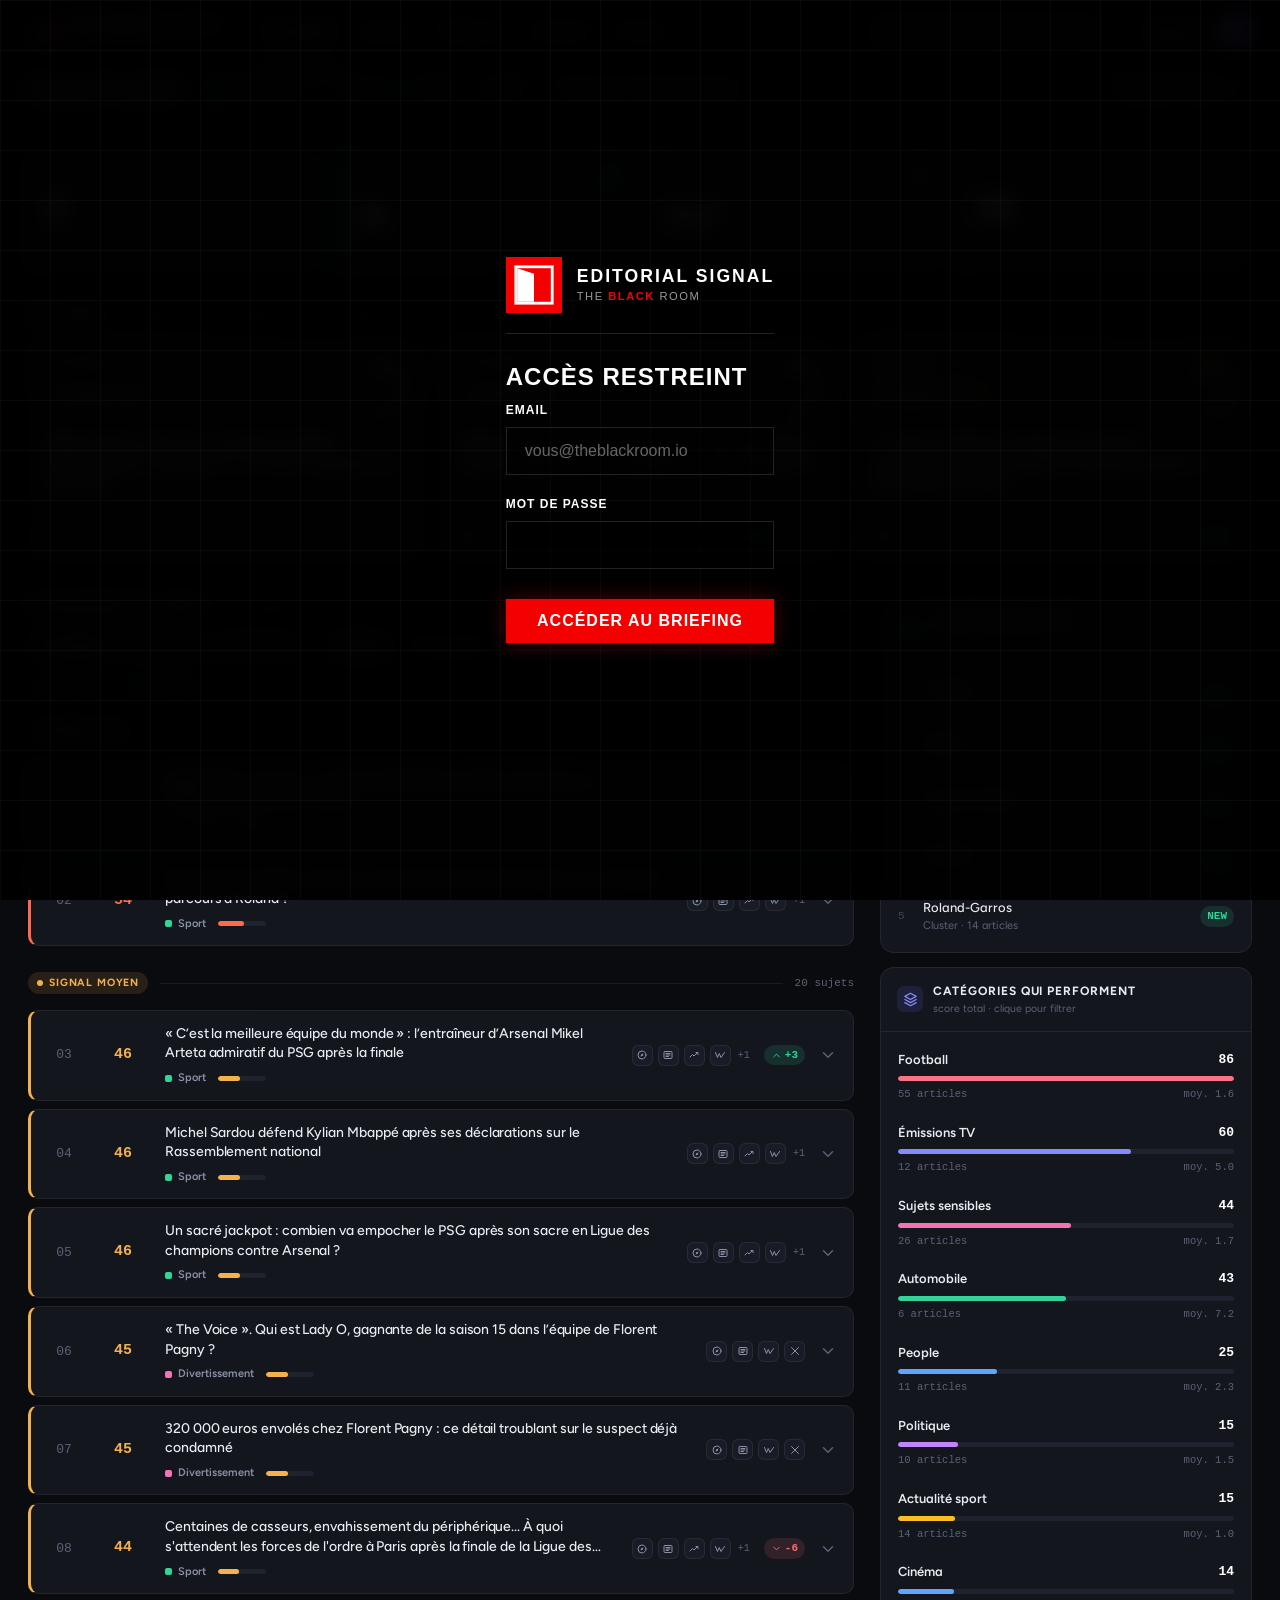
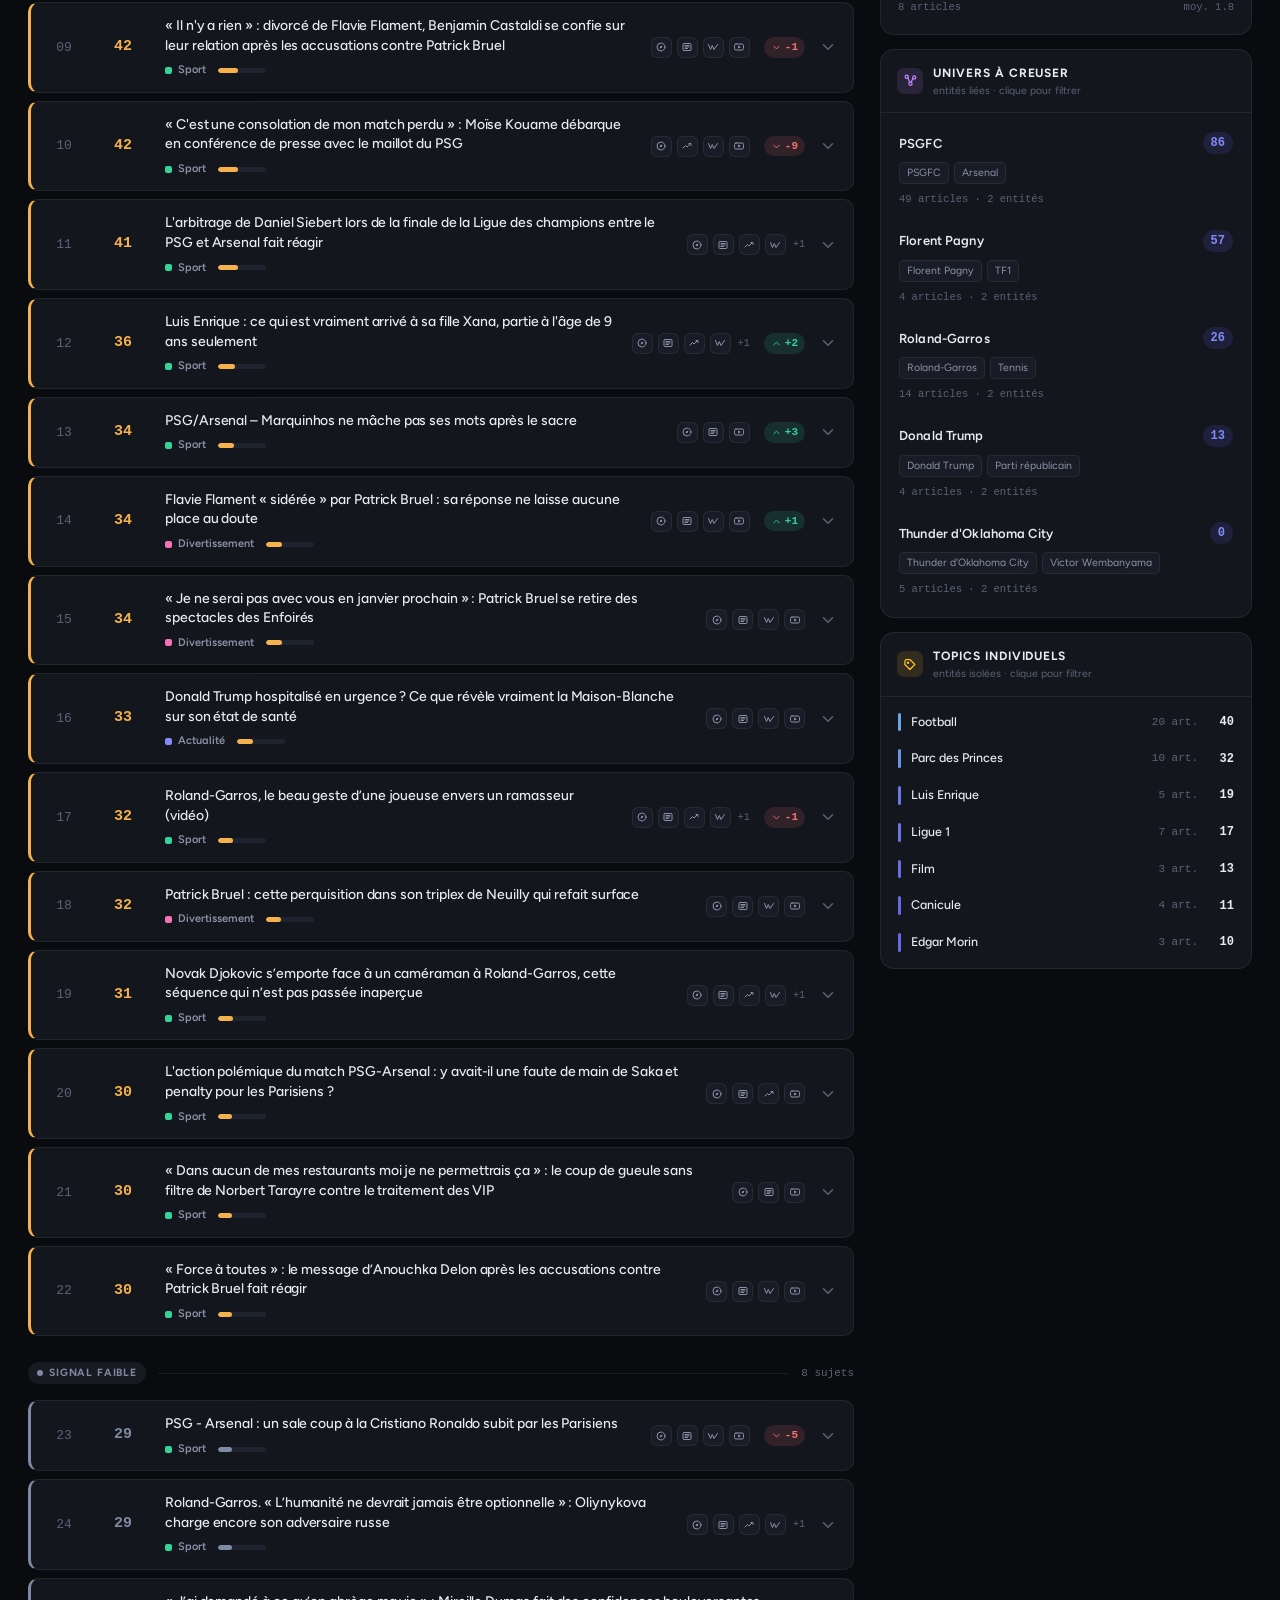
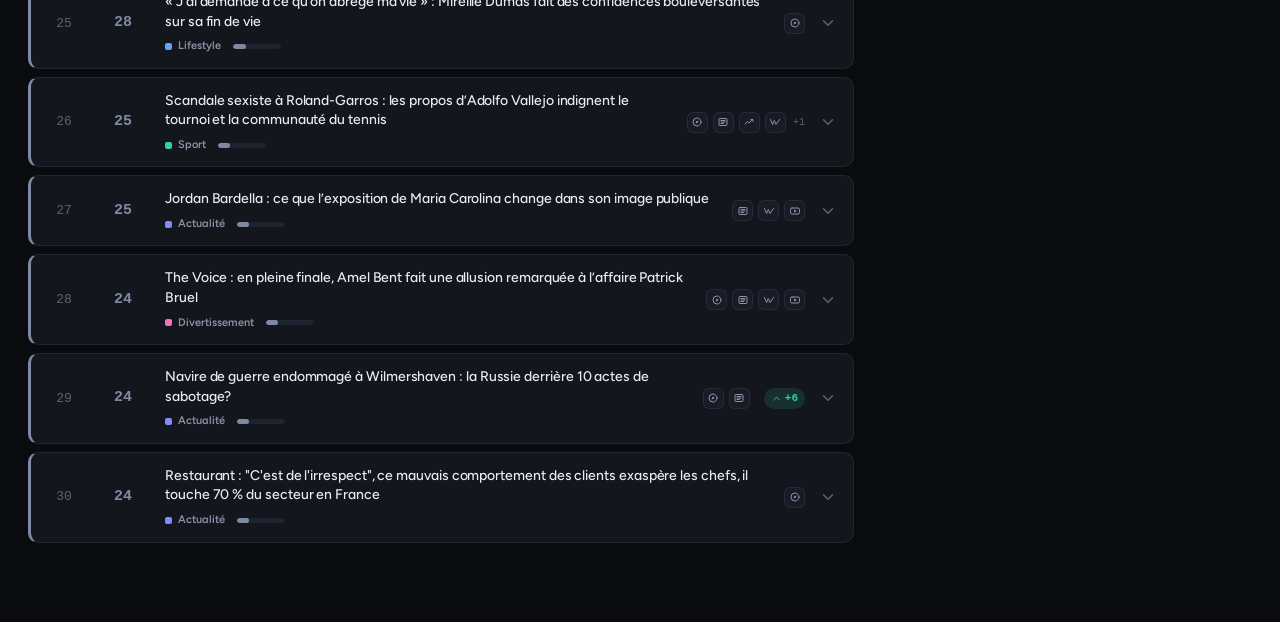
==== commit ed46dd3a: "fix(home): KPI 'Sources actives' affiche 7/7 (reddit retire de sources_used) L'aggregator continuait" ====
--- a/index.html
+++ b/index.html
@@ -75,6 +75,6 @@
     <div id="cp-root"></div>
 
     <script type="module" src="scripts/auth.js?v=tbr5"></script>
-    <script type="module" src="scripts/cockpit-pro.js?v=tbr2"></script>
+    <script type="module" src="scripts/cockpit-pro.js?v=tbr3"></script>
   </body>
 </html>
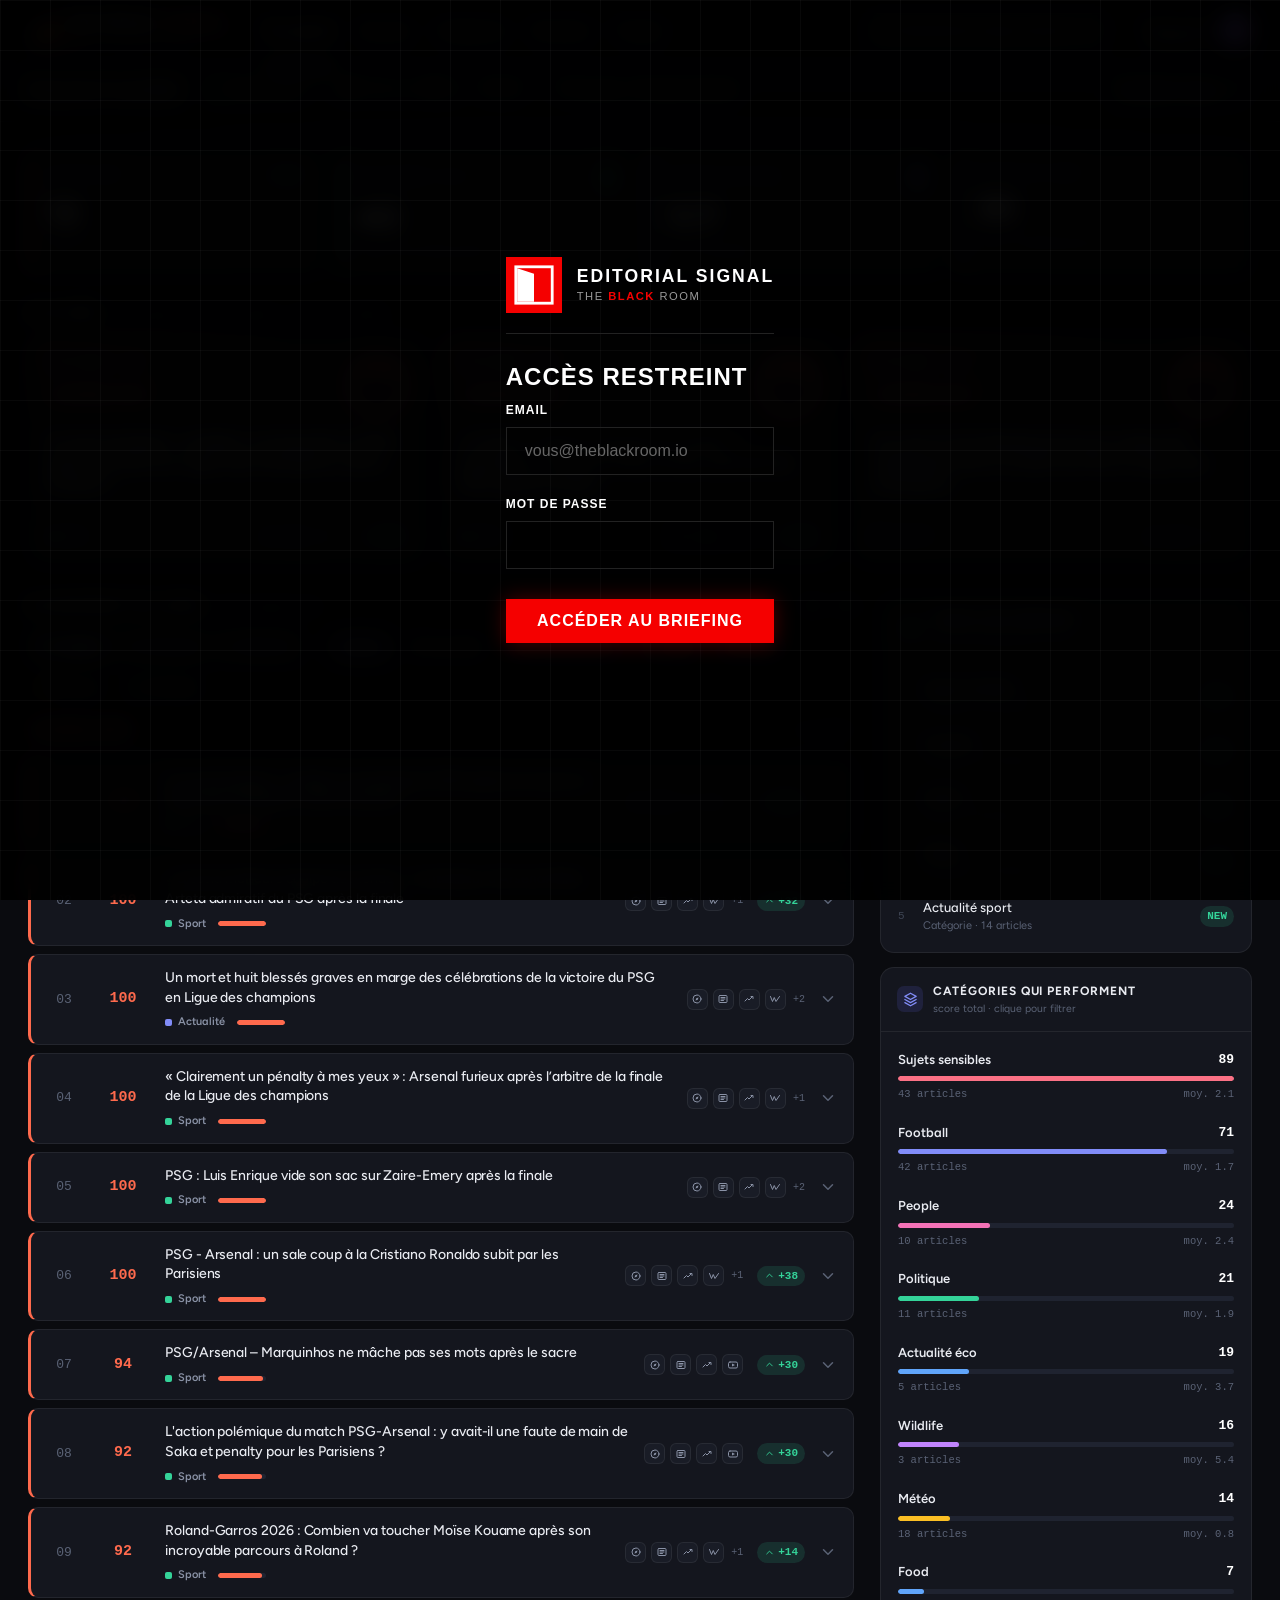
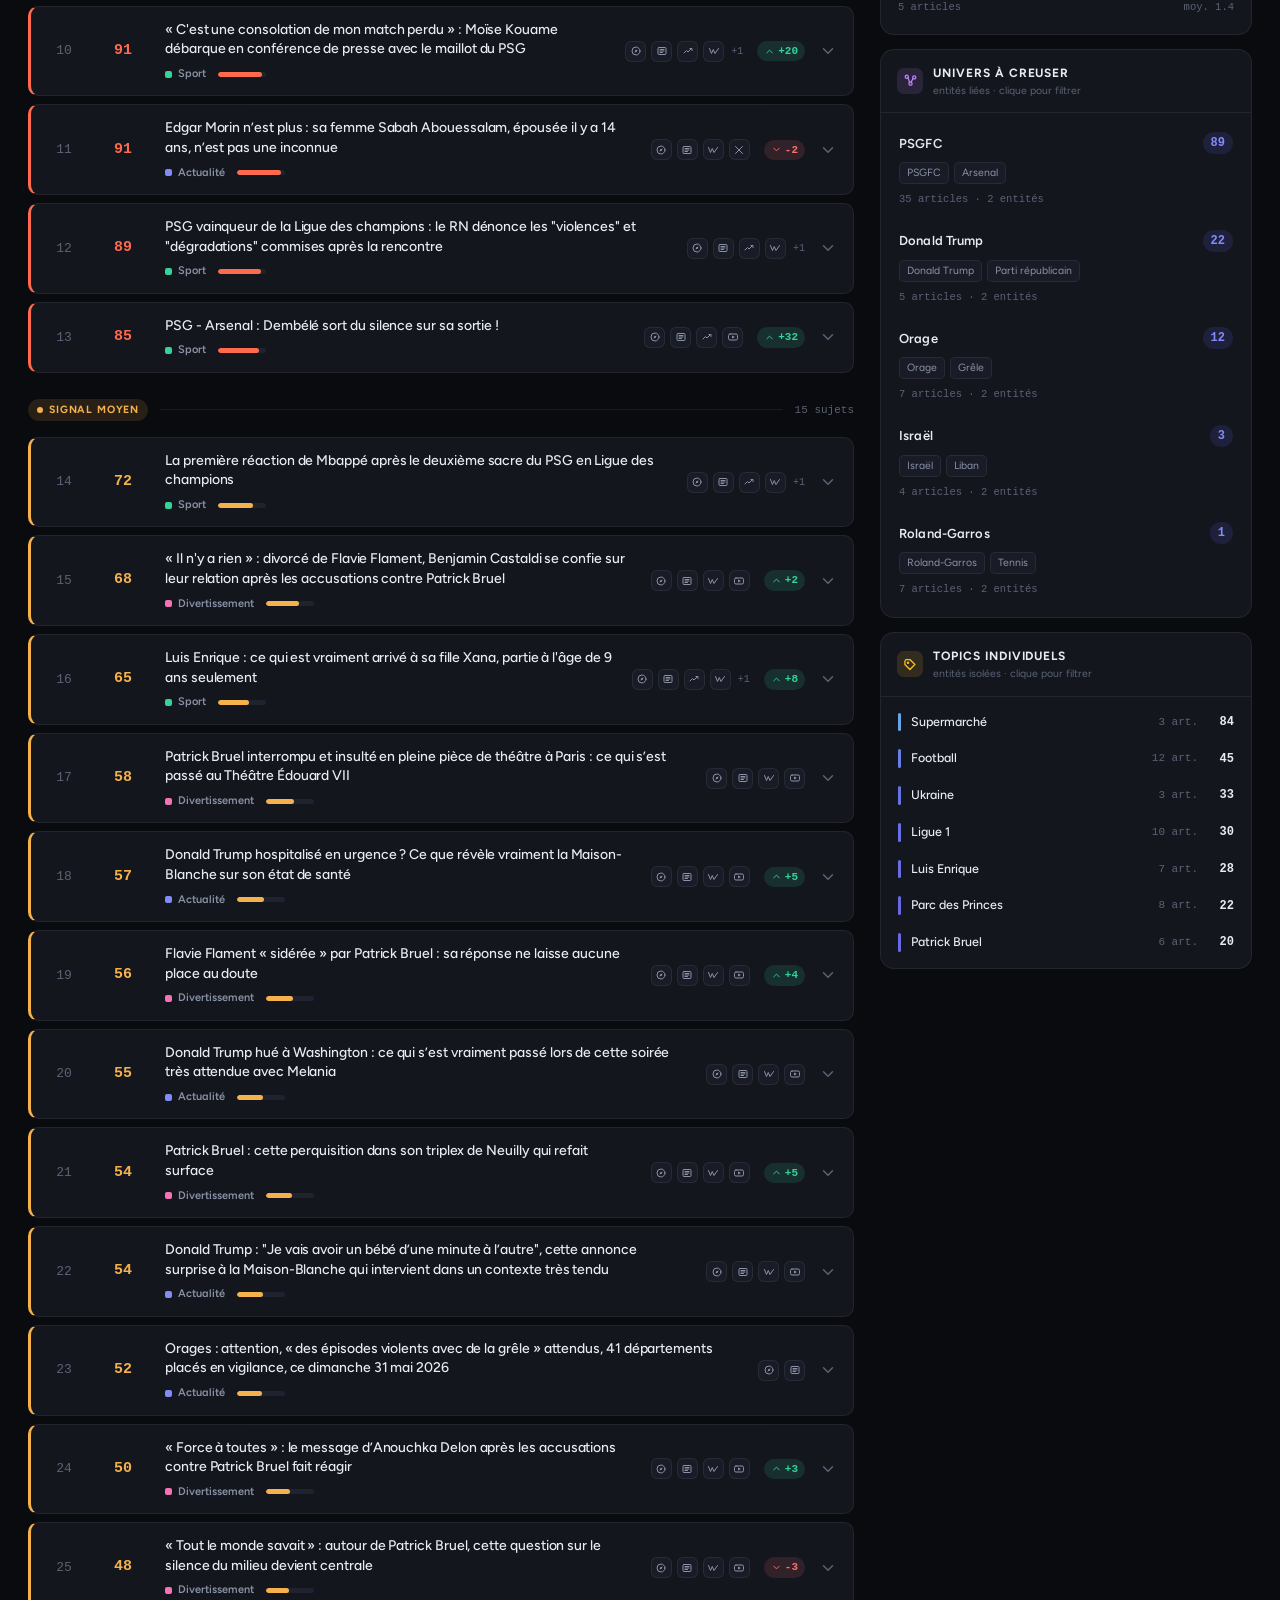
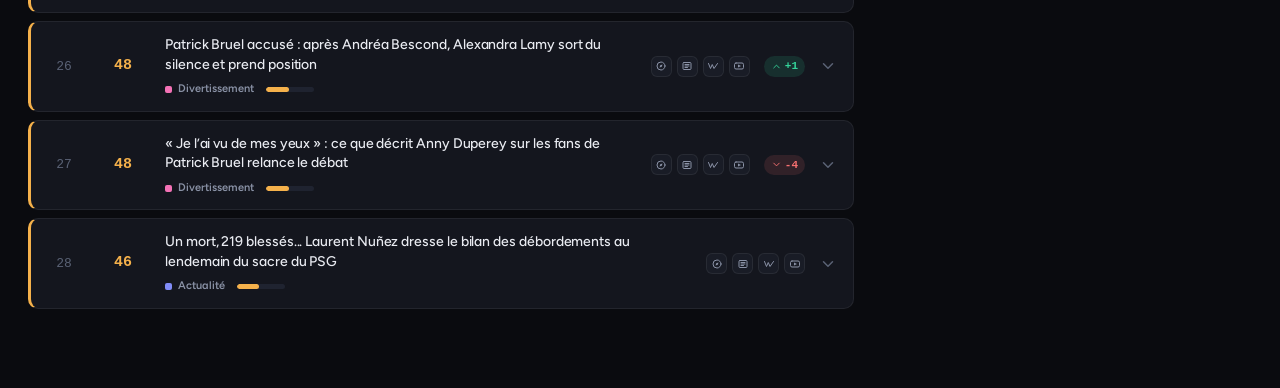
==== commit 55548f11: "refactor(scoring): score affiche sur /100 (etait /65 partout) Le scoring interne tournait sur une ec" ====
--- a/index.html
+++ b/index.html
@@ -75,6 +75,6 @@
     <div id="cp-root"></div>
 
     <script type="module" src="scripts/auth.js?v=tbr5"></script>
-    <script type="module" src="scripts/cockpit-pro.js?v=tbr3"></script>
+    <script type="module" src="scripts/cockpit-pro.js?v=tbr4"></script>
   </body>
 </html>
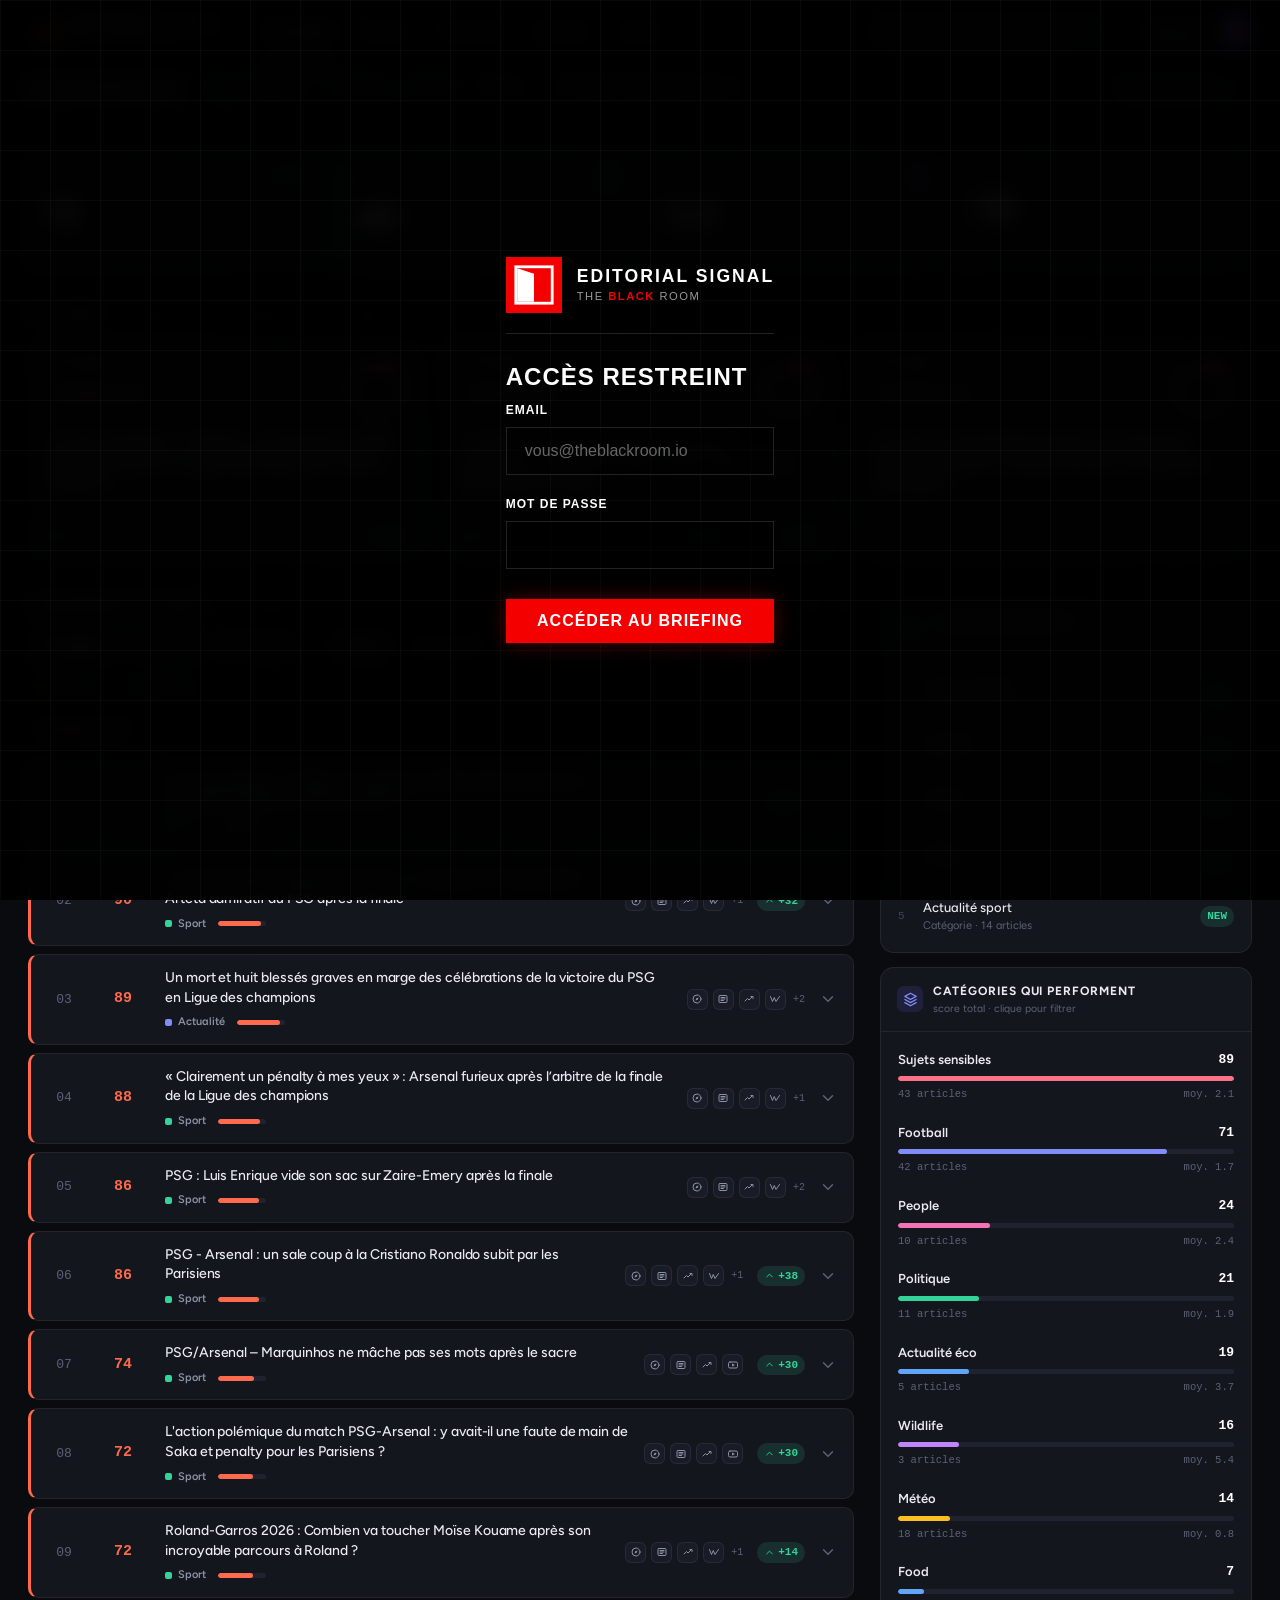
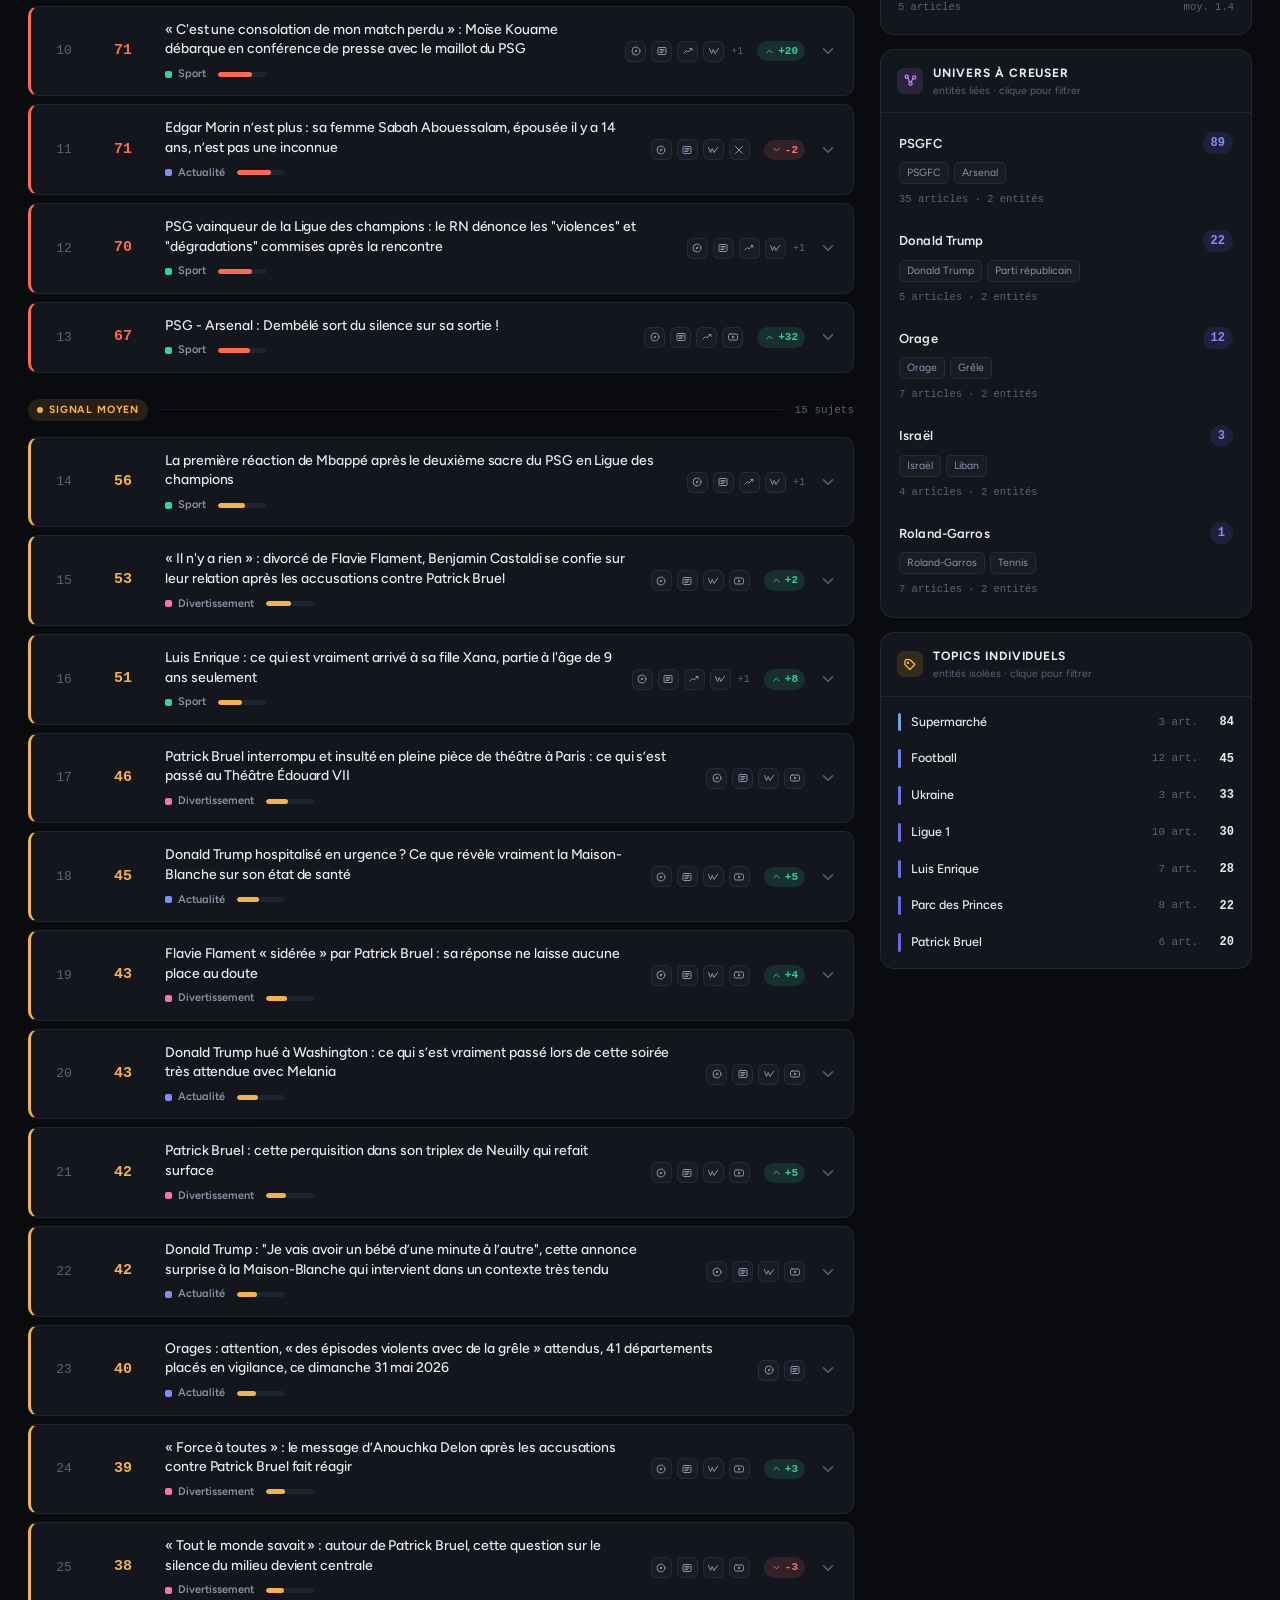
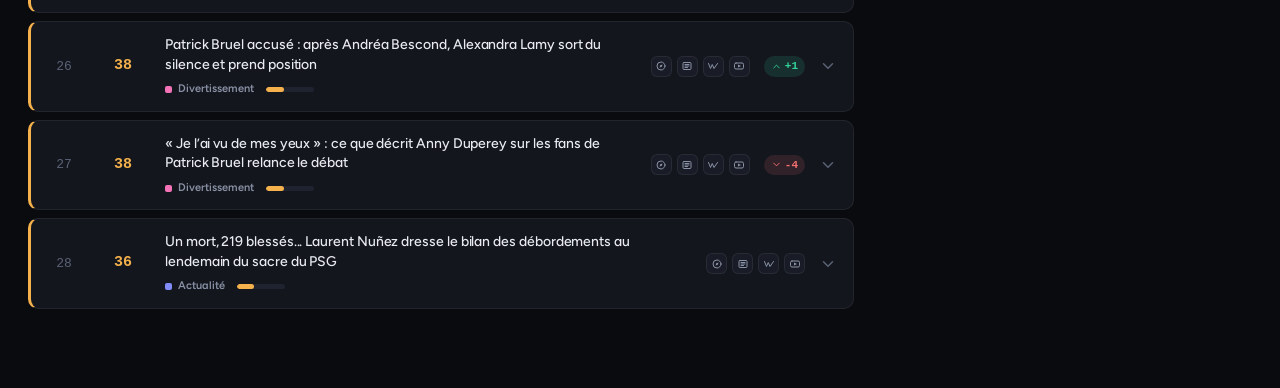
==== commit 5f0a20f7: "refactor(scoring): 100 reste exceptionnel (x1.2 au lieu de x100/65) Le rescale precedent x100/65 (~1" ====
--- a/index.html
+++ b/index.html
@@ -75,6 +75,6 @@
     <div id="cp-root"></div>
 
     <script type="module" src="scripts/auth.js?v=tbr5"></script>
-    <script type="module" src="scripts/cockpit-pro.js?v=tbr4"></script>
+    <script type="module" src="scripts/cockpit-pro.js?v=tbr5"></script>
   </body>
 </html>
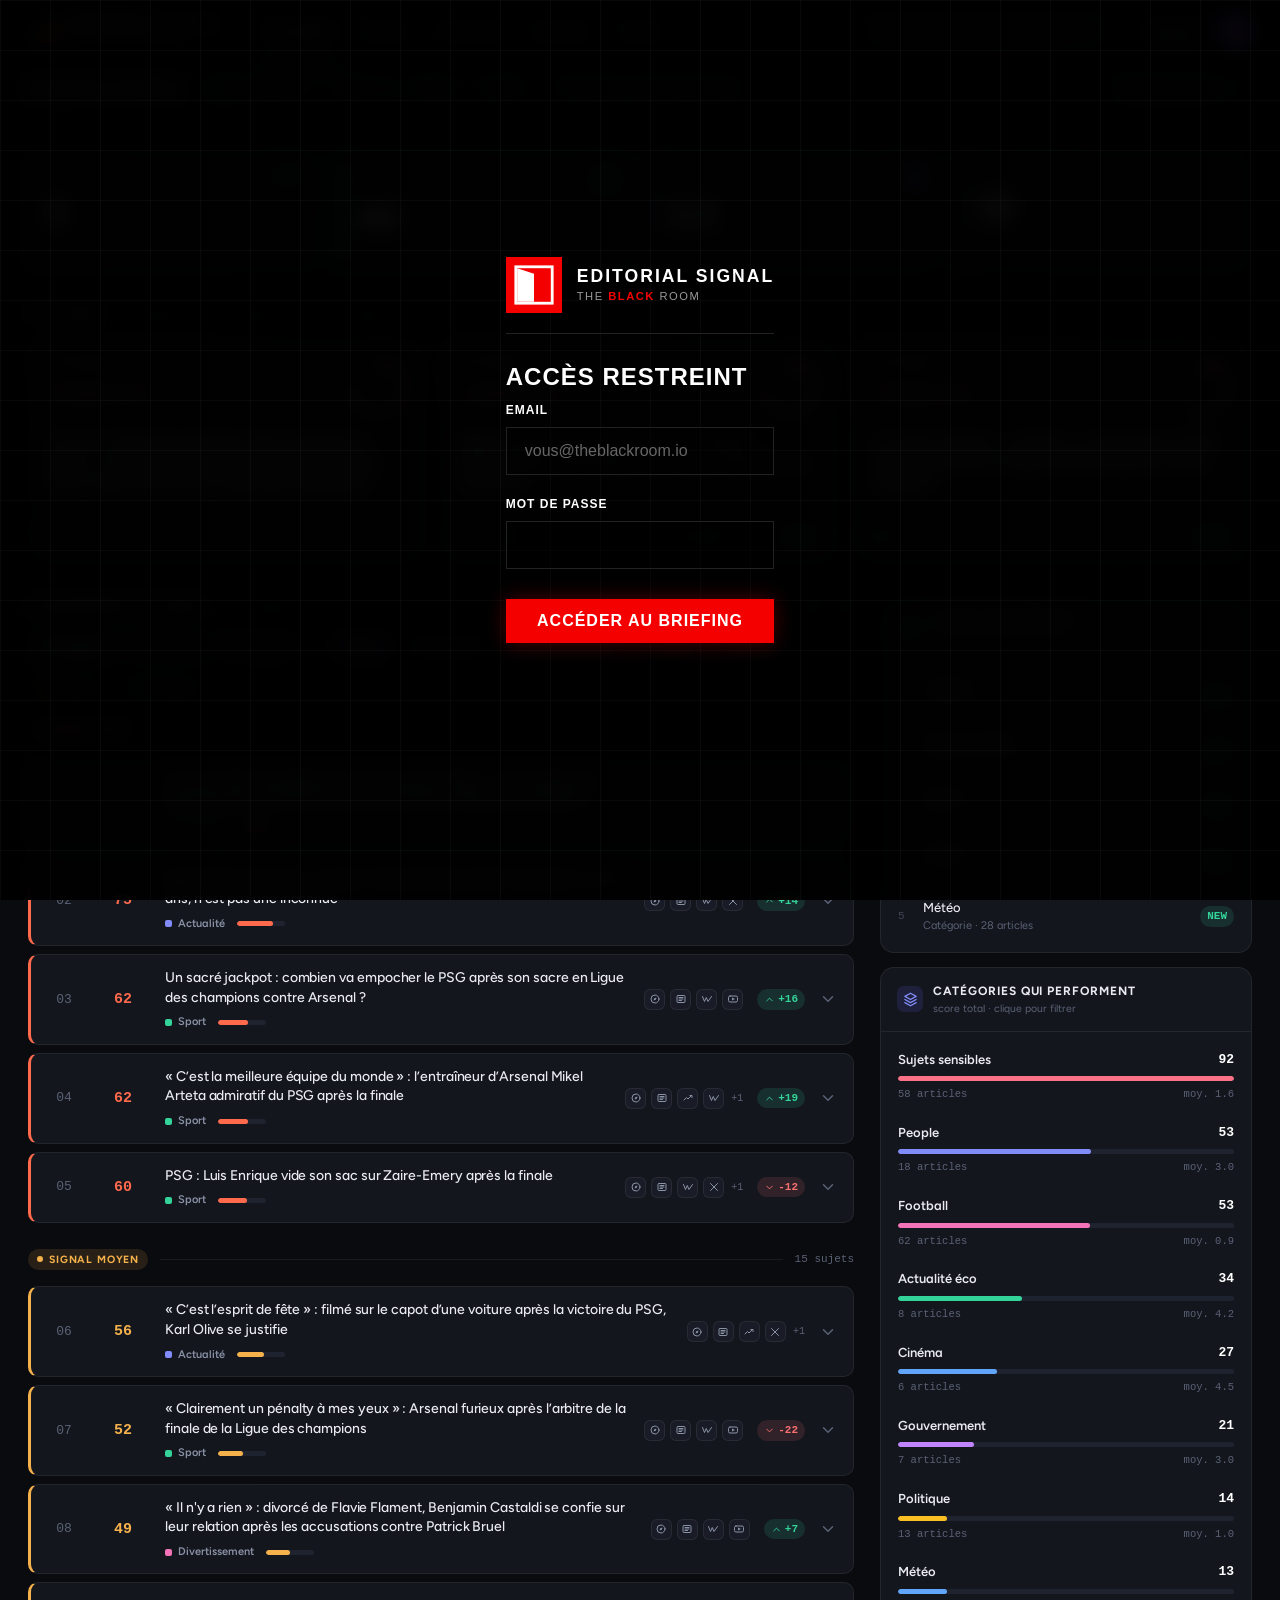
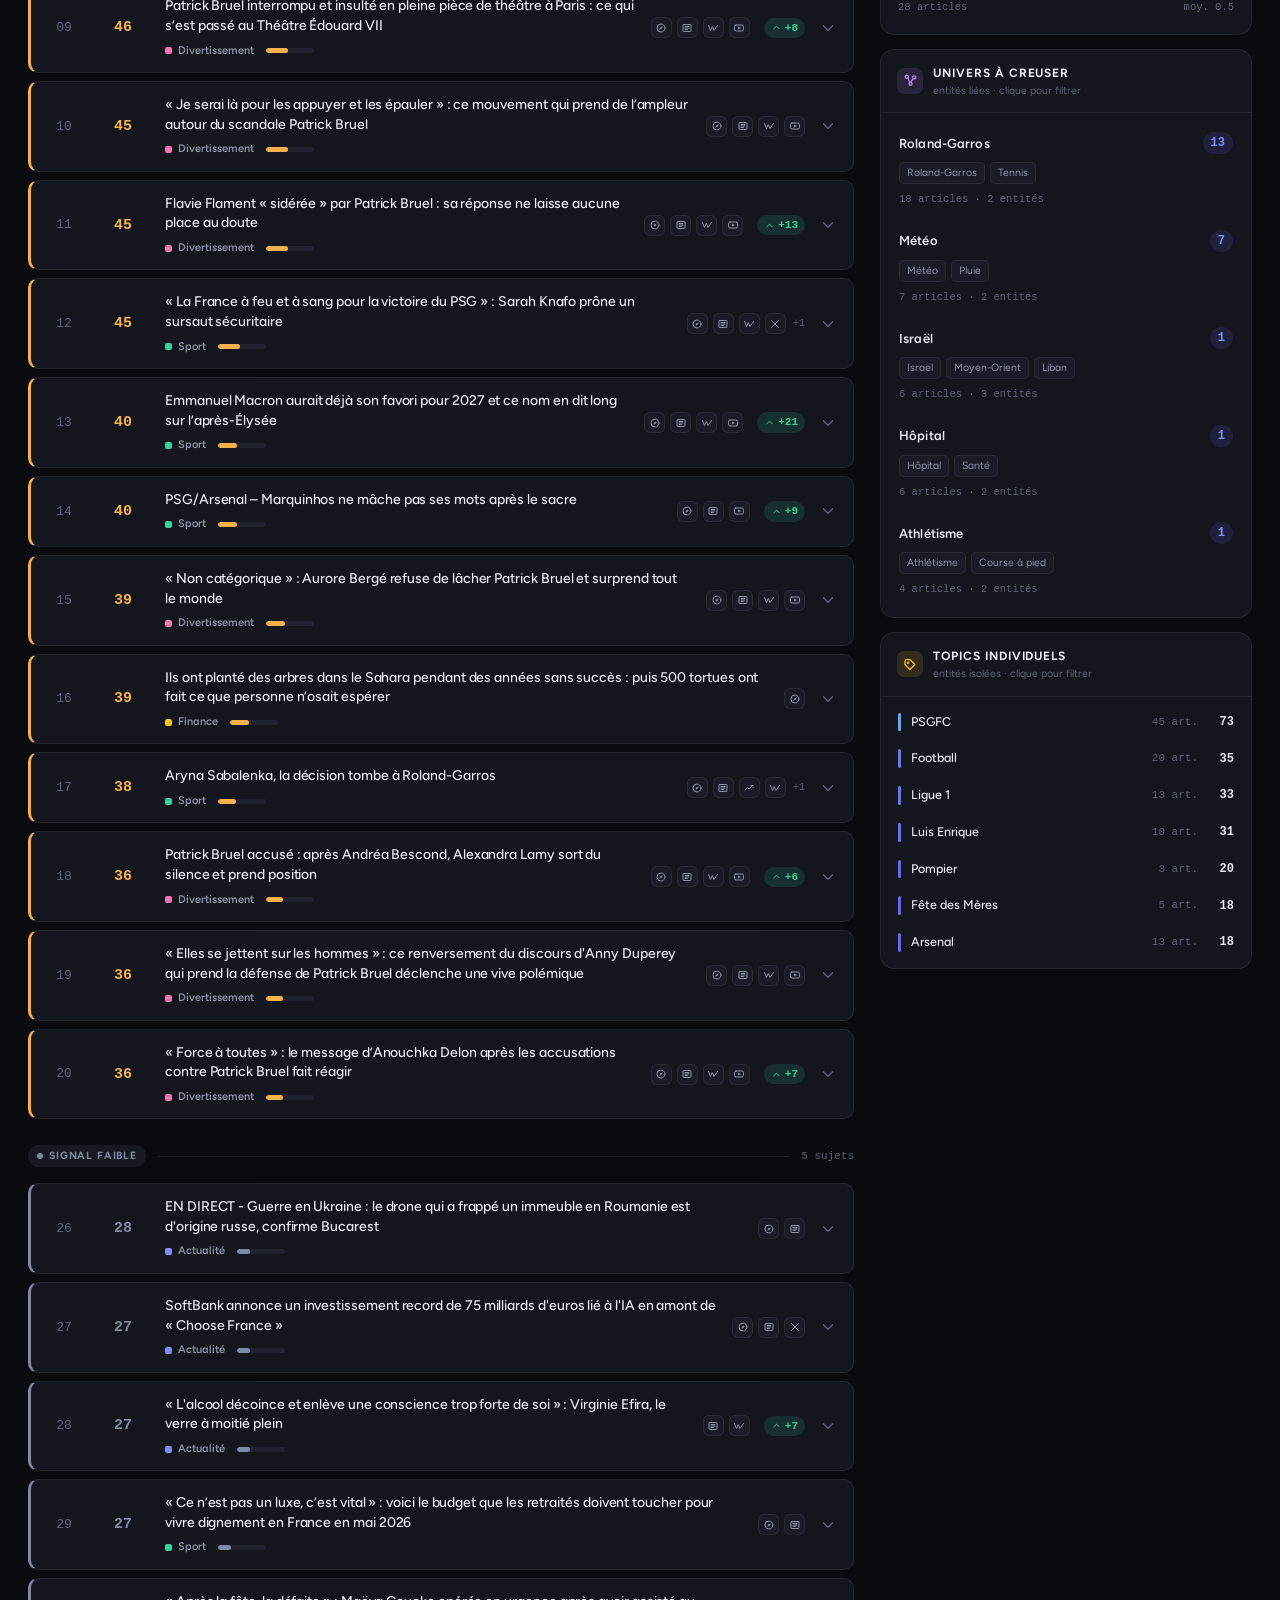
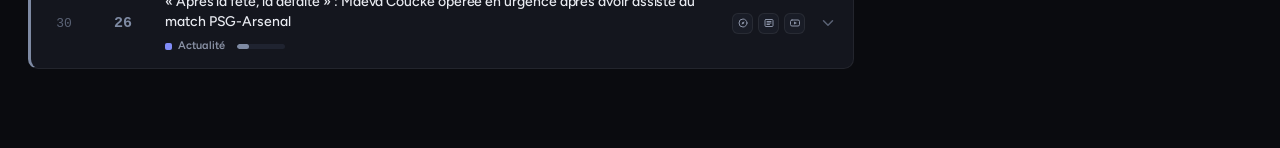
==== commit 98b59f78: "feat(phase1): LLM enrichment + velocity + sujets dormants Phase 1 du chantier analyses/anticipations" ====
--- a/index.html
+++ b/index.html
@@ -75,6 +75,6 @@
     <div id="cp-root"></div>
 
     <script type="module" src="scripts/auth.js?v=tbr5"></script>
-    <script type="module" src="scripts/cockpit-pro.js?v=tbr5"></script>
+    <script type="module" src="scripts/cockpit-pro.js?v=tbr6"></script>
   </body>
 </html>
--- a/styles/cockpit-pro.css
+++ b/styles/cockpit-pro.css
@@ -814,8 +814,99 @@
   font-family: var(--font-mono);
   font-size: 15px;
   font-weight: 700;
+  text-align: center;
+  line-height: 1;
+}
+.row-score-wrap {
   width: 52px;
-  text-align: center;
+  display: flex;
+  flex-direction: column;
+  align-items: center;
+  gap: 3px;
+}
+
+/* Trend badge : flèche velocity 6h. */
+.trend-badge {
+  display: inline-flex;
+  align-items: center;
+  gap: 2px;
+  font-family: var(--font-mono);
+  font-size: 9.5px;
+  font-weight: 700;
+  padding: 1px 5px;
+  border-radius: var(--r-full);
+  letter-spacing: 0.02em;
+}
+.trend-badge.up {
+  color: var(--up);
+  background: var(--up-soft);
+}
+.trend-badge.down {
+  color: var(--down);
+  background: var(--down-soft);
+}
+.trend-badge.flat {
+  color: var(--fg-subtle);
+  background: var(--ink-3);
+}
+.trend-badge svg {
+  width: 10px;
+  height: 10px;
+}
+
+/* LLM enrich badges (main_topic + sentiment + ton) */
+.llm-badges {
+  display: flex;
+  flex-wrap: wrap;
+  align-items: center;
+  gap: 7px;
+  margin: -2px 0 14px;
+}
+.llm-topic {
+  font-family: var(--font-mono);
+  font-size: 10.5px;
+  font-weight: 700;
+  letter-spacing: 0.04em;
+  text-transform: uppercase;
+  color: var(--brand);
+  background: var(--brand-soft);
+  border: 1px solid color-mix(in srgb, var(--brand) 28%, var(--line-2));
+  border-radius: var(--r-md);
+  padding: 3px 9px;
+}
+.llm-tag {
+  font-size: 10.5px;
+  font-weight: 600;
+  letter-spacing: 0.02em;
+  padding: 3px 8px;
+  border-radius: var(--r-full);
+  border: 1px solid transparent;
+}
+.llm-tag.up {
+  color: var(--up);
+  background: var(--up-soft);
+  border-color: color-mix(in srgb, var(--up) 30%, var(--line-2));
+}
+.llm-tag.down {
+  color: var(--down);
+  background: var(--down-soft);
+  border-color: color-mix(in srgb, var(--down) 30%, var(--line-2));
+}
+.llm-tag.flat,
+.llm-tag.neutral {
+  color: var(--fg-muted);
+  background: var(--ink-3);
+  border-color: var(--line-2);
+}
+.llm-tag.warn {
+  color: var(--warm);
+  background: var(--warm-soft);
+  border-color: color-mix(in srgb, var(--warm) 30%, var(--line-2));
+}
+.llm-tag.people {
+  color: var(--purple);
+  background: color-mix(in srgb, var(--purple) 14%, transparent);
+  border-color: color-mix(in srgb, var(--purple) 30%, var(--line-2));
 }
 
 /* inline detail (expand) */
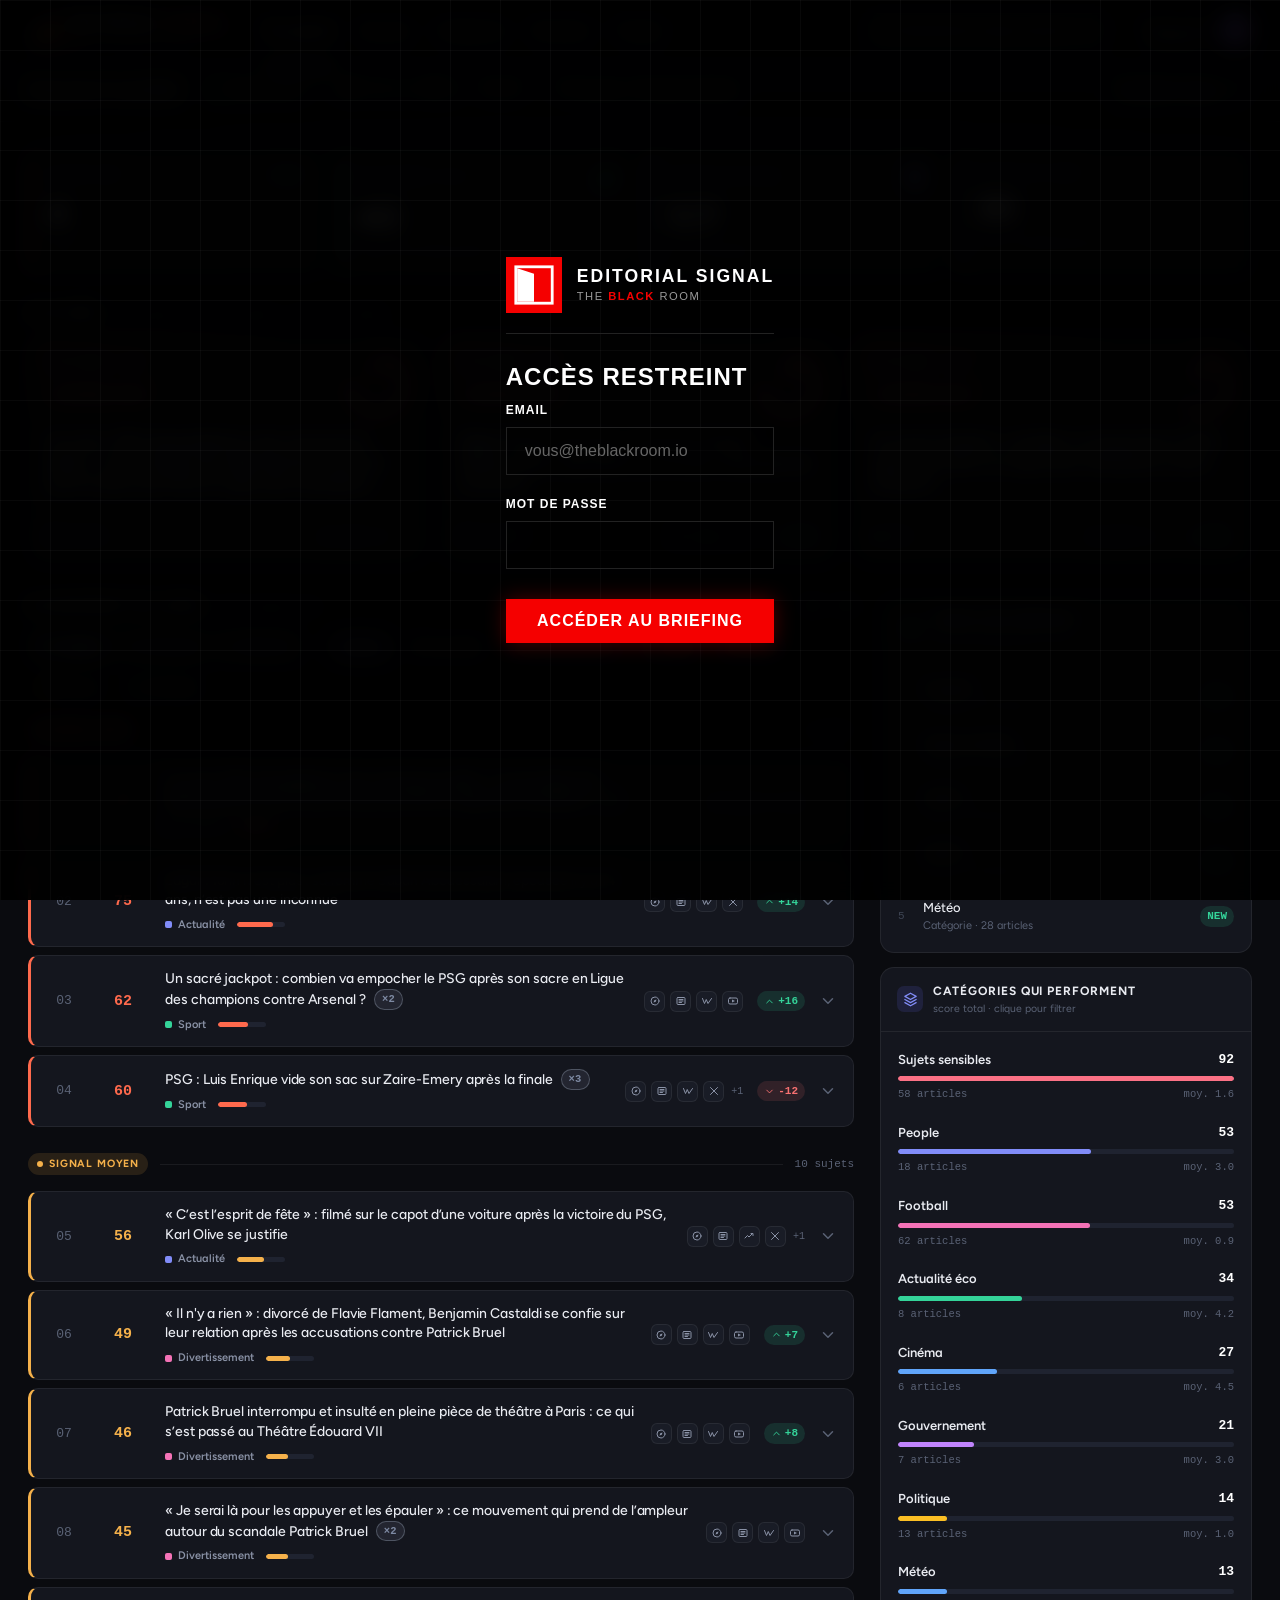
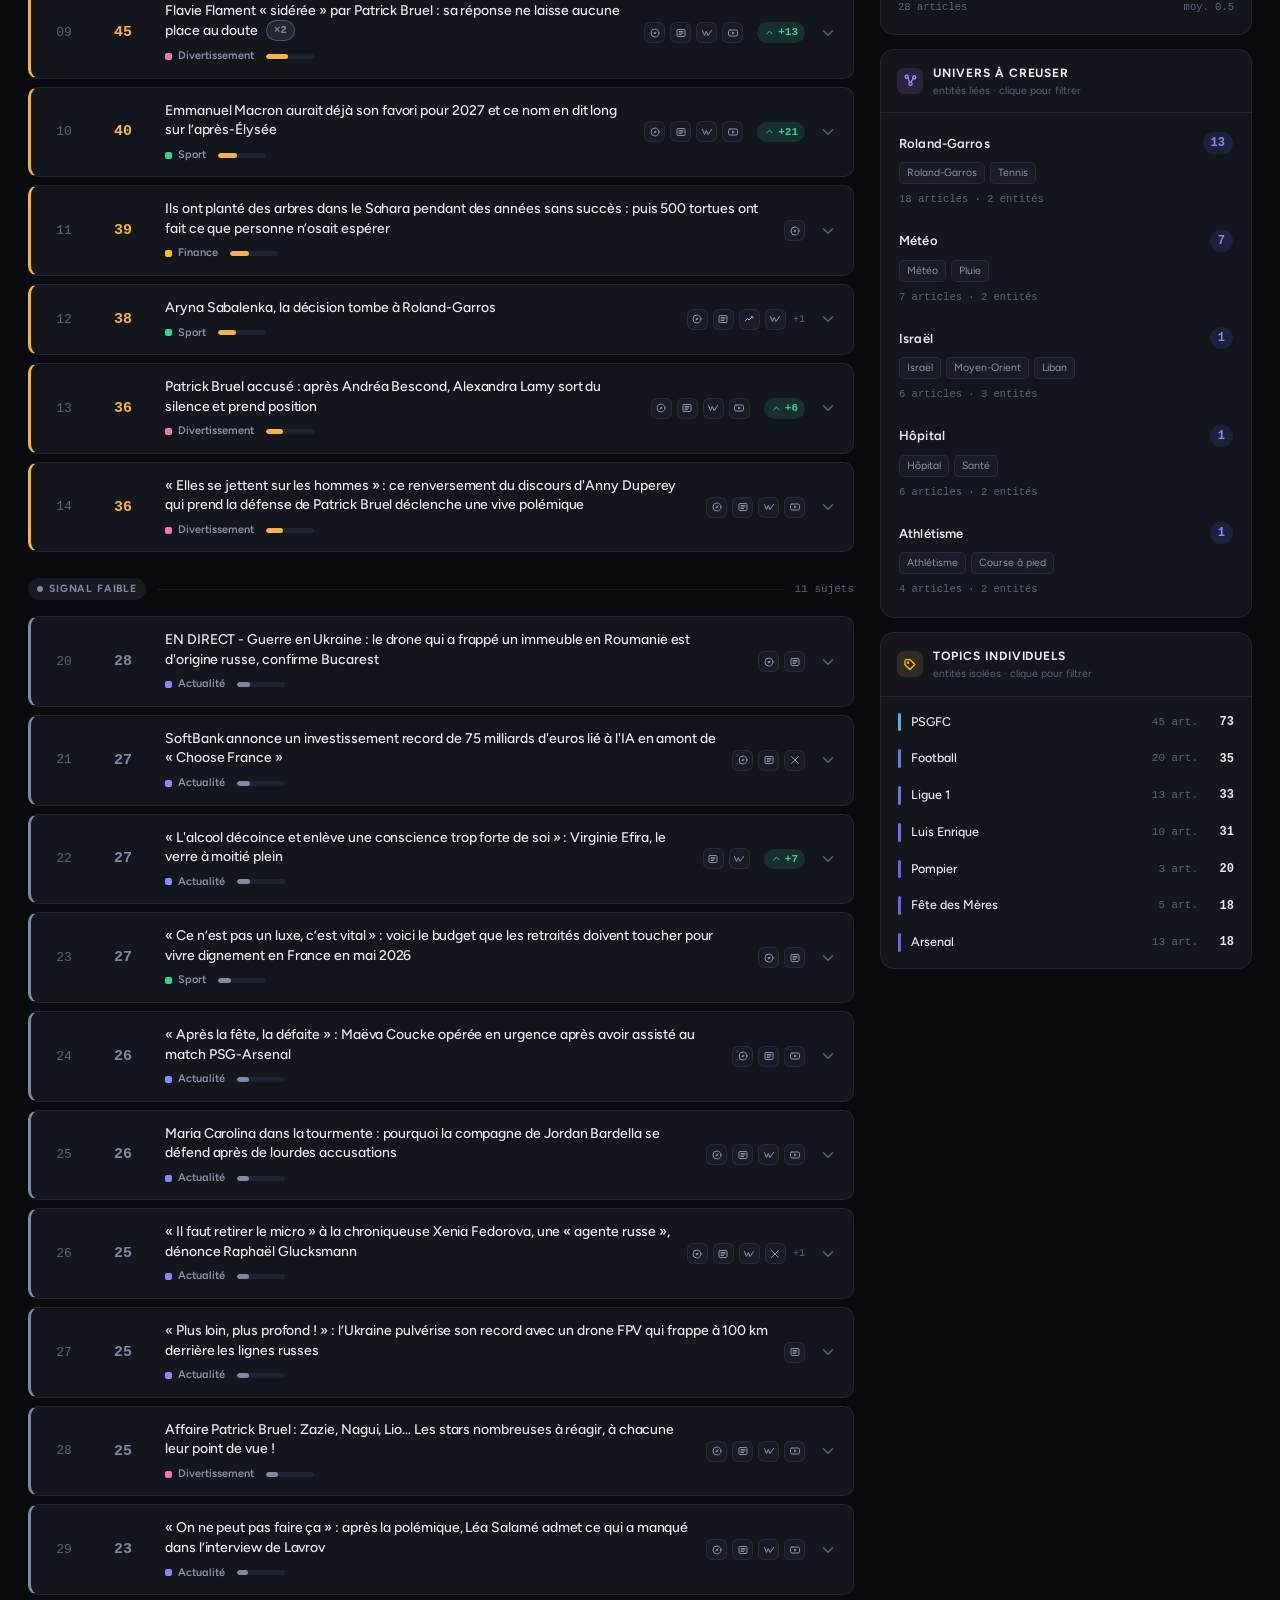
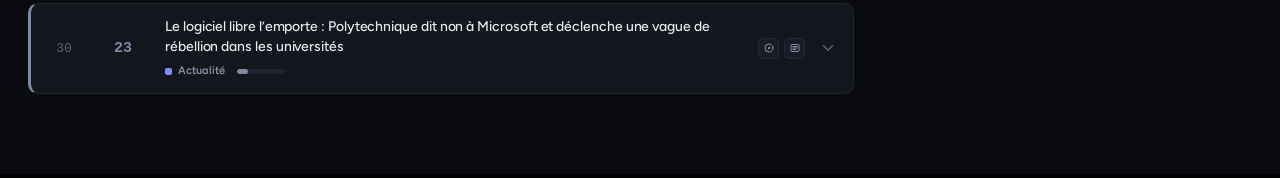
==== commit f3a1711e: "feat(phase2-a1): dedup semantique cross-source via Voyage embeddings Probleme : le matcher Jaccard t" ====
--- a/index.html
+++ b/index.html
@@ -75,6 +75,6 @@
     <div id="cp-root"></div>
 
     <script type="module" src="scripts/auth.js?v=tbr5"></script>
-    <script type="module" src="scripts/cockpit-pro.js?v=tbr6"></script>
+    <script type="module" src="scripts/cockpit-pro.js?v=tbr7"></script>
   </body>
 </html>
--- a/styles/cockpit-pro.css
+++ b/styles/cockpit-pro.css
@@ -909,6 +909,44 @@
   border-color: color-mix(in srgb, var(--purple) 30%, var(--line-2));
 }
 
+/* Cluster badge : N articles fusionnes par embeddings */
+.cluster-badge {
+  display: inline-block;
+  margin-left: 8px;
+  padding: 2px 7px;
+  font-family: var(--font-mono);
+  font-size: 10.5px;
+  font-weight: 700;
+  letter-spacing: 0.02em;
+  color: var(--cool);
+  background: color-mix(in srgb, var(--cool) 14%, transparent);
+  border: 1px solid color-mix(in srgb, var(--cool) 30%, var(--line-2));
+  border-radius: var(--r-full);
+  vertical-align: 2px;
+}
+
+/* Liste des titres alternatifs fusionnes (panneau detail) */
+.alt-titles {
+  margin-top: 14px;
+}
+.alt-titles-list {
+  list-style: none;
+  margin: 0;
+  padding: 0;
+  display: flex;
+  flex-direction: column;
+  gap: 4px;
+}
+.alt-titles-list li {
+  font-size: 12px;
+  color: var(--fg-muted);
+  padding: 6px 10px;
+  background: var(--ink-3);
+  border-left: 2px solid var(--cool);
+  border-radius: 0 var(--r-md) var(--r-md) 0;
+  line-height: 1.4;
+}
+
 /* inline detail (expand) */
 .detail {
   background: var(--ink-1);
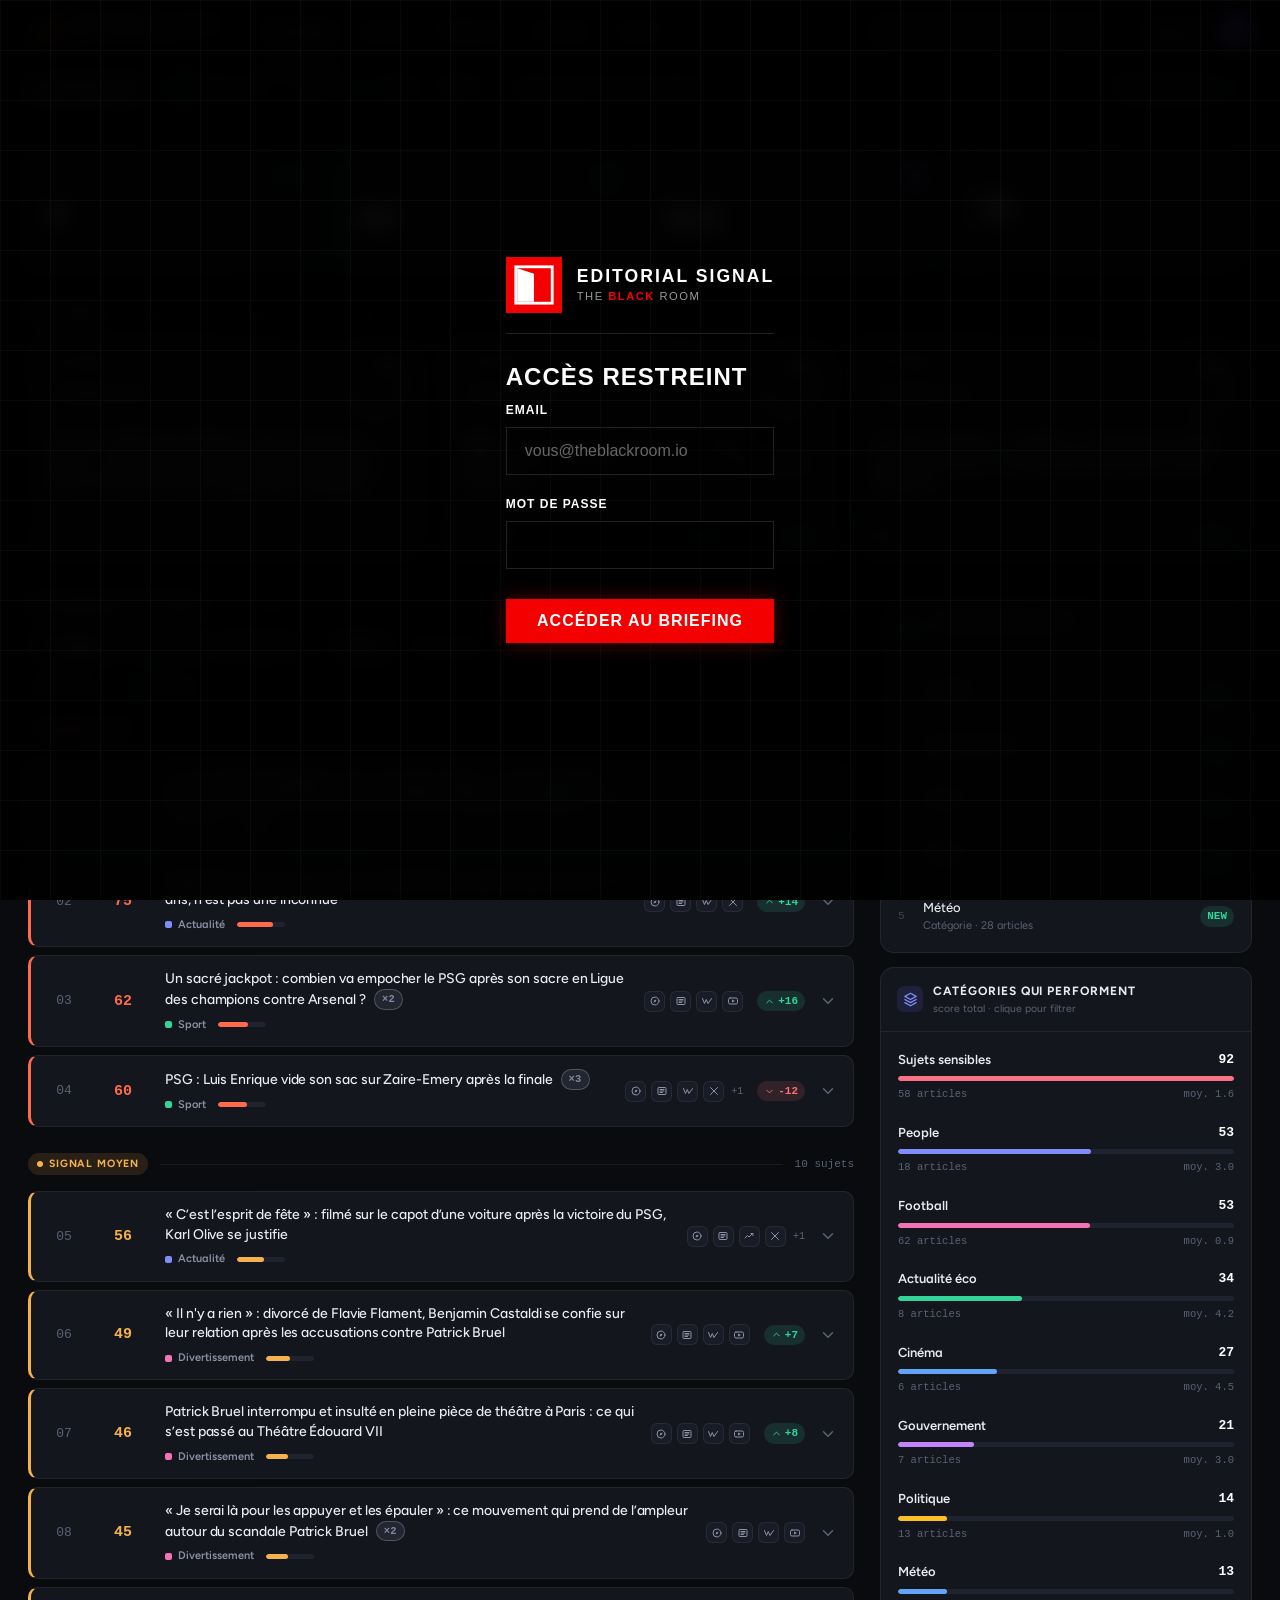
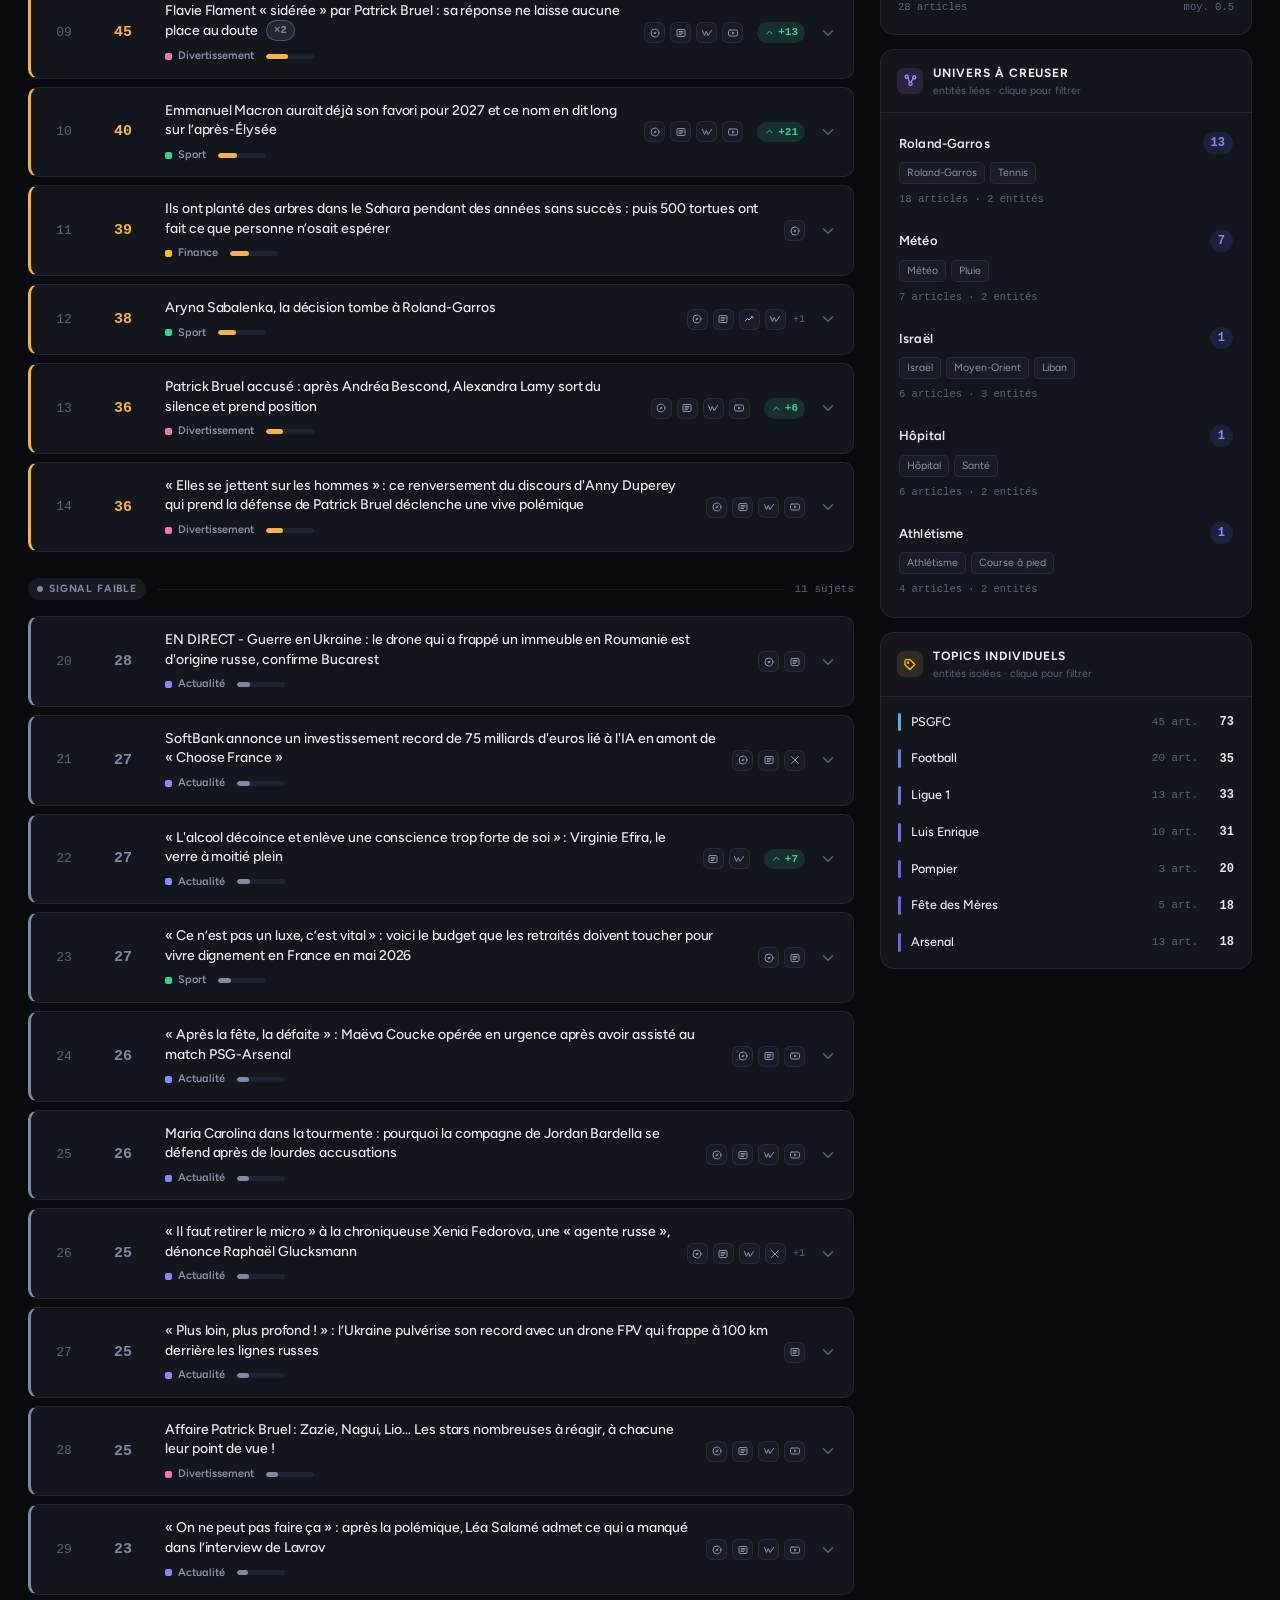
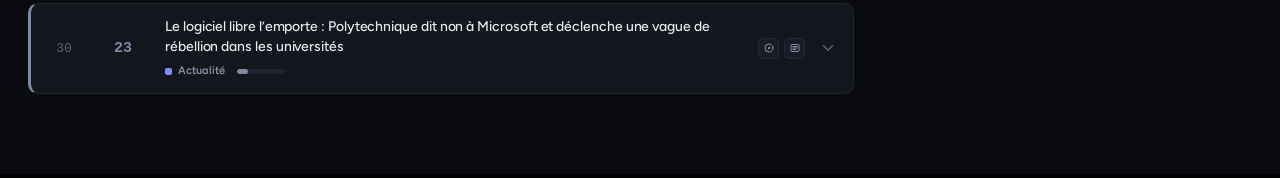
==== commit e4f3f84f: "feat(tiktok): source TikTok via RapidAPI (tiktok-api23) Le Research API officiel de TikTok est reser" ====
--- a/index.html
+++ b/index.html
@@ -75,6 +75,6 @@
     <div id="cp-root"></div>
 
     <script type="module" src="scripts/auth.js?v=tbr5"></script>
-    <script type="module" src="scripts/cockpit-pro.js?v=tbr7"></script>
+    <script type="module" src="scripts/cockpit-pro.js?v=tbr8"></script>
   </body>
 </html>
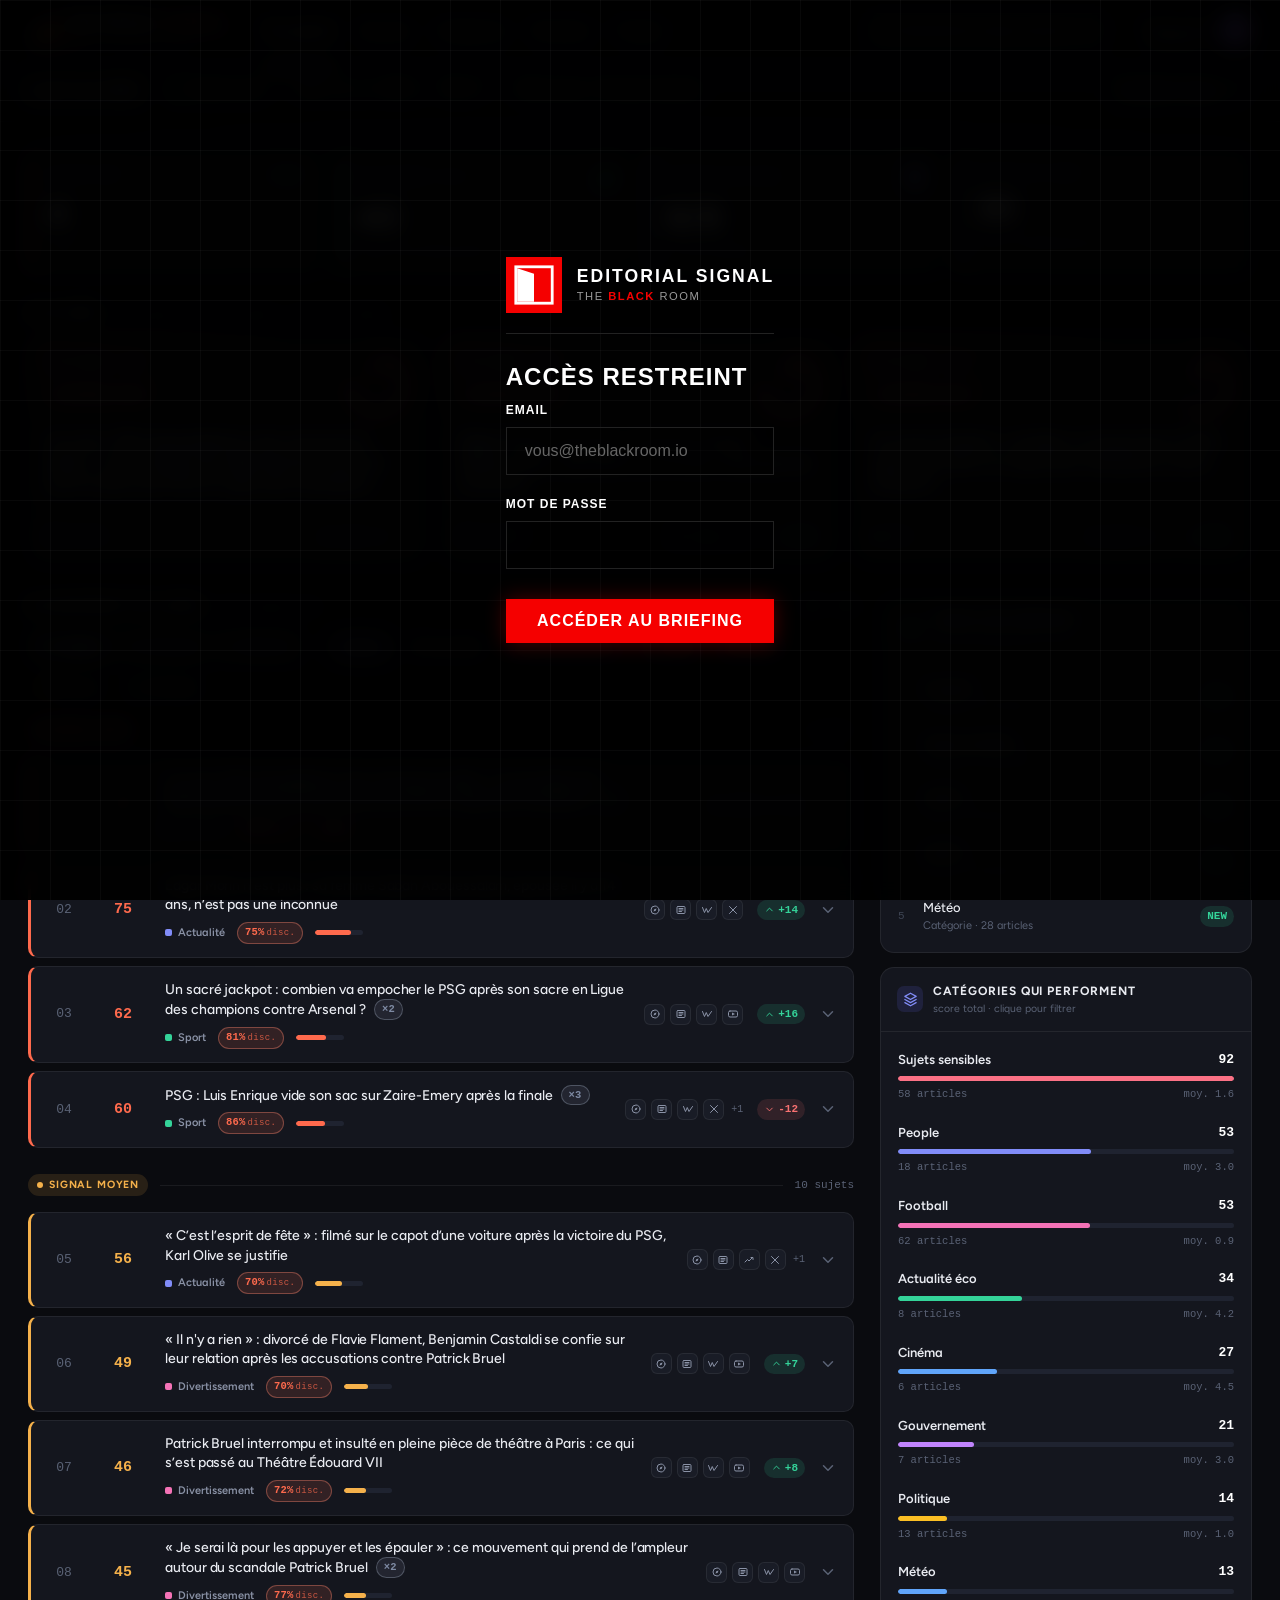
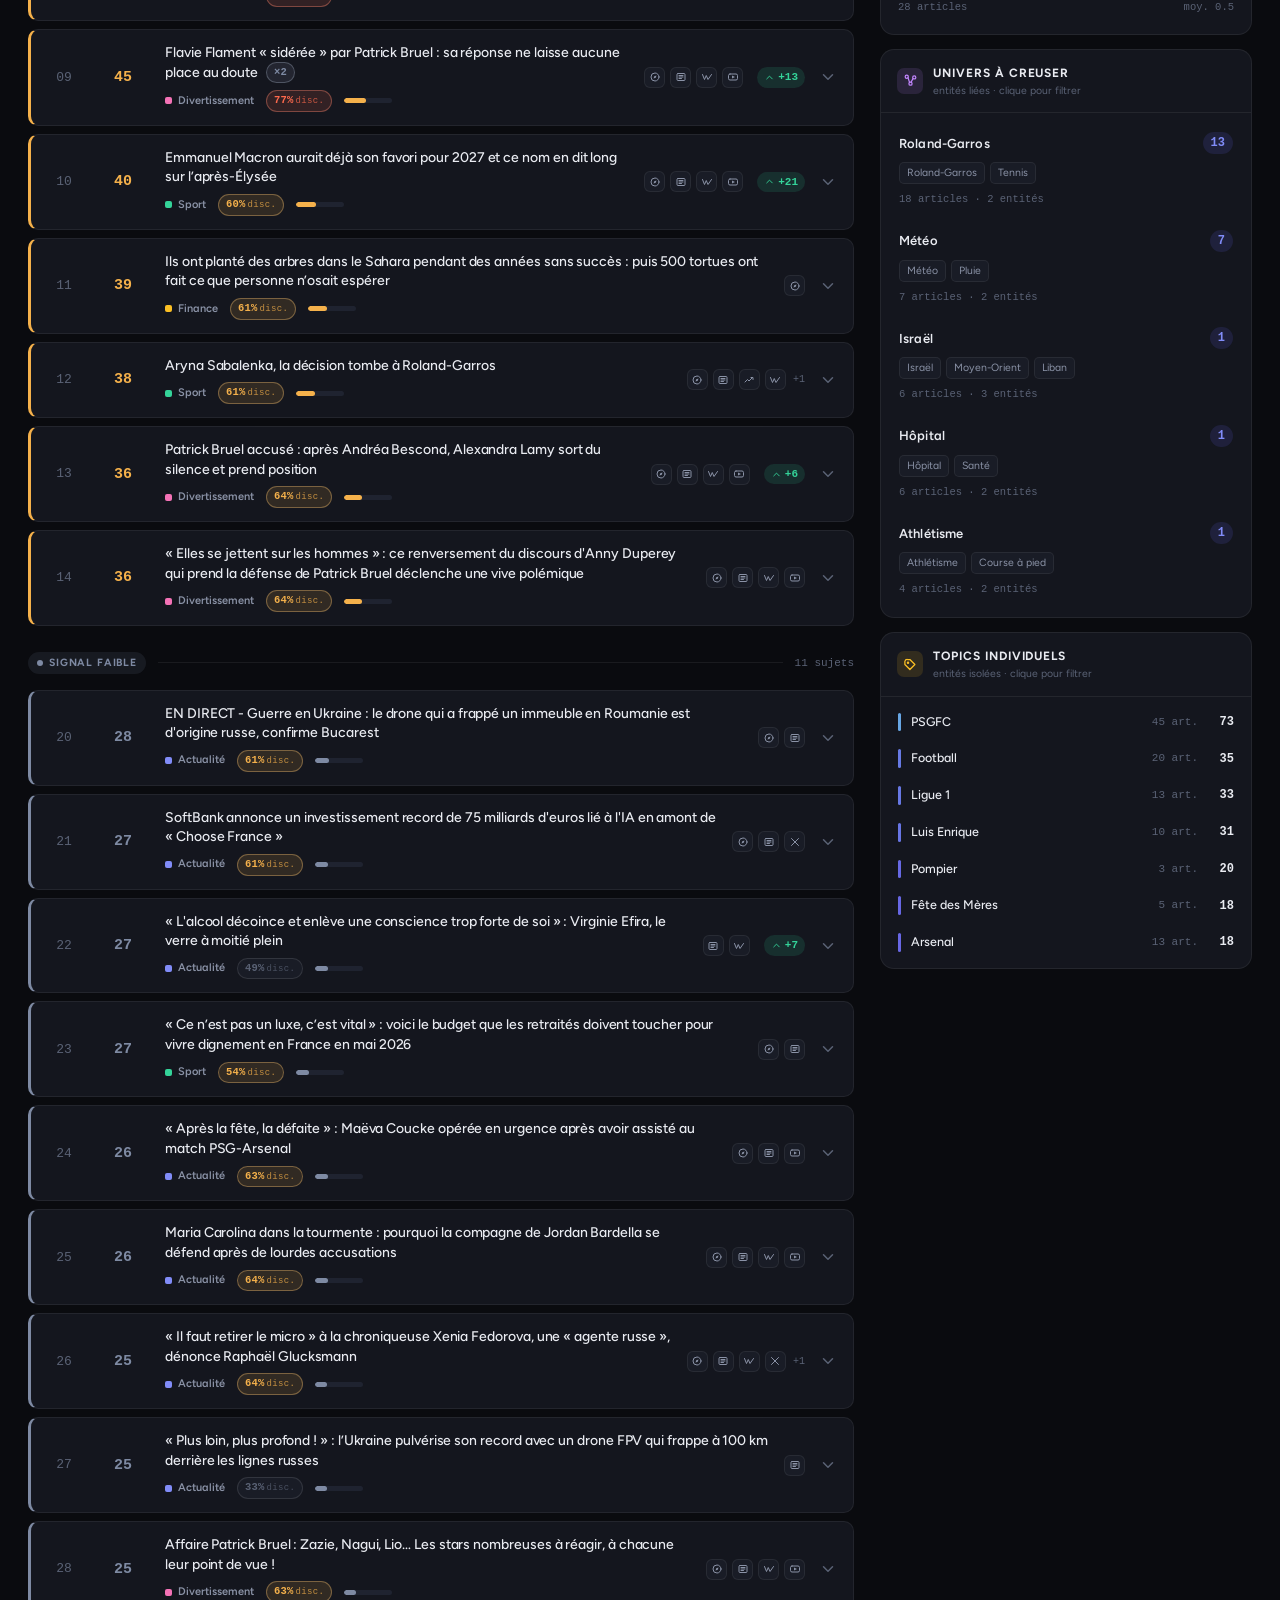
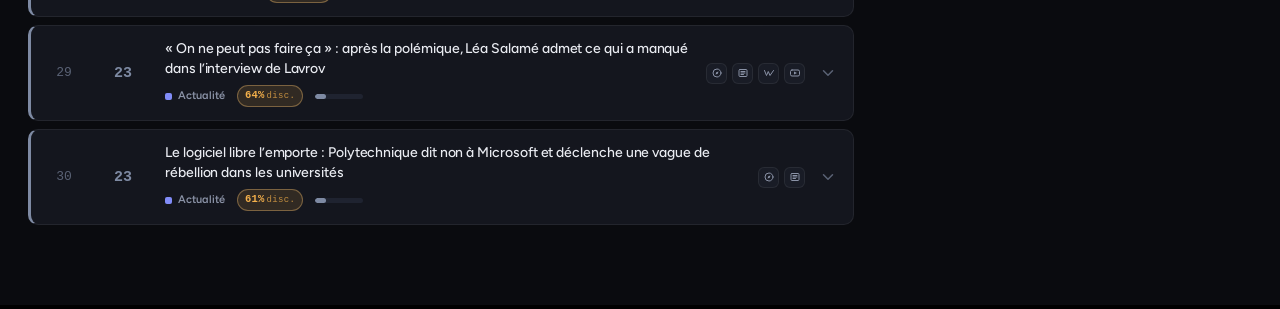
==== commit 937d9f84: "feat(b1-step1): heuristique predictive Discover par sujet Pour chaque sujet, on calcule une probabil" ====
--- a/index.html
+++ b/index.html
@@ -75,6 +75,6 @@
     <div id="cp-root"></div>
 
     <script type="module" src="scripts/auth.js?v=tbr5"></script>
-    <script type="module" src="scripts/cockpit-pro.js?v=tbr8"></script>
+    <script type="module" src="scripts/cockpit-pro.js?v=tbr9"></script>
   </body>
 </html>
--- a/styles/cockpit-pro.css
+++ b/styles/cockpit-pro.css
@@ -925,6 +925,132 @@
   vertical-align: 2px;
 }
 
+/* Discover prediction — badge row + bloc detail */
+.discover-proba {
+  display: inline-flex;
+  align-items: baseline;
+  gap: 2px;
+  font-family: var(--font-mono);
+  font-size: 10.5px;
+  font-weight: 700;
+  letter-spacing: 0.02em;
+  padding: 2px 7px;
+  border-radius: var(--r-full);
+  border: 1px solid;
+}
+.discover-proba.high {
+  color: var(--hot);
+  background: var(--hot-soft);
+  border-color: color-mix(in srgb, var(--hot) 30%, var(--line-2));
+}
+.discover-proba.medium {
+  color: var(--warm);
+  background: var(--warm-soft);
+  border-color: color-mix(in srgb, var(--warm) 30%, var(--line-2));
+}
+.discover-proba.low {
+  color: var(--fg-subtle);
+  background: var(--ink-3);
+  border-color: var(--line-2);
+}
+.discover-proba-lbl {
+  font-weight: 500;
+  font-size: 9px;
+  opacity: 0.75;
+  letter-spacing: 0.04em;
+}
+
+/* Bloc prediction Discover en detail panel */
+.discover-pred-block {
+  background: var(--ink-3);
+  border: 1px solid var(--line-2);
+  border-left: 3px solid;
+  border-radius: var(--r-md);
+  padding: 12px 14px;
+  margin-bottom: 14px;
+}
+.discover-pred-block.high {
+  border-left-color: var(--hot);
+  background: color-mix(in srgb, var(--hot) 6%, var(--ink-3));
+}
+.discover-pred-block.medium {
+  border-left-color: var(--warm);
+  background: color-mix(in srgb, var(--warm) 5%, var(--ink-3));
+}
+.discover-pred-block.low {
+  border-left-color: var(--fg-subtle);
+}
+.discover-pred-head {
+  display: flex;
+  align-items: baseline;
+  flex-wrap: wrap;
+  gap: 10px;
+}
+.discover-pred-pct {
+  font-family: var(--font-mono);
+  font-size: 22px;
+  font-weight: 700;
+  line-height: 1;
+}
+.discover-pred-block.high .discover-pred-pct {
+  color: var(--hot);
+}
+.discover-pred-block.medium .discover-pred-pct {
+  color: var(--warm);
+}
+.discover-pred-block.low .discover-pred-pct {
+  color: var(--fg-subtle);
+}
+.discover-pred-lbl {
+  font-size: 11.5px;
+  color: var(--fg-muted);
+  letter-spacing: 0.02em;
+}
+.discover-pred-conf {
+  margin-left: auto;
+  font-family: var(--font-mono);
+  font-size: 9.5px;
+  font-weight: 600;
+  text-transform: uppercase;
+  letter-spacing: 0.06em;
+  padding: 2px 7px;
+  border-radius: var(--r-full);
+  color: var(--fg-subtle);
+  background: var(--ink-4);
+}
+.discover-pred-conf.high {
+  color: var(--up);
+  background: var(--up-soft);
+}
+.discover-pred-conf.medium {
+  color: var(--warm);
+  background: var(--warm-soft);
+}
+.discover-pred-factors {
+  list-style: none;
+  margin: 10px 0 0;
+  padding: 0;
+  display: flex;
+  flex-direction: column;
+  gap: 3px;
+}
+.discover-pred-factors li {
+  font-size: 11.5px;
+  color: var(--fg-muted);
+  padding-left: 14px;
+  position: relative;
+  line-height: 1.4;
+}
+.discover-pred-factors li::before {
+  content: "·";
+  position: absolute;
+  left: 4px;
+  top: -2px;
+  font-weight: 700;
+  font-size: 14px;
+  color: var(--fg-subtle);
+}
+
 /* Liste des titres alternatifs fusionnes (panneau detail) */
 .alt-titles {
   margin-top: 14px;
